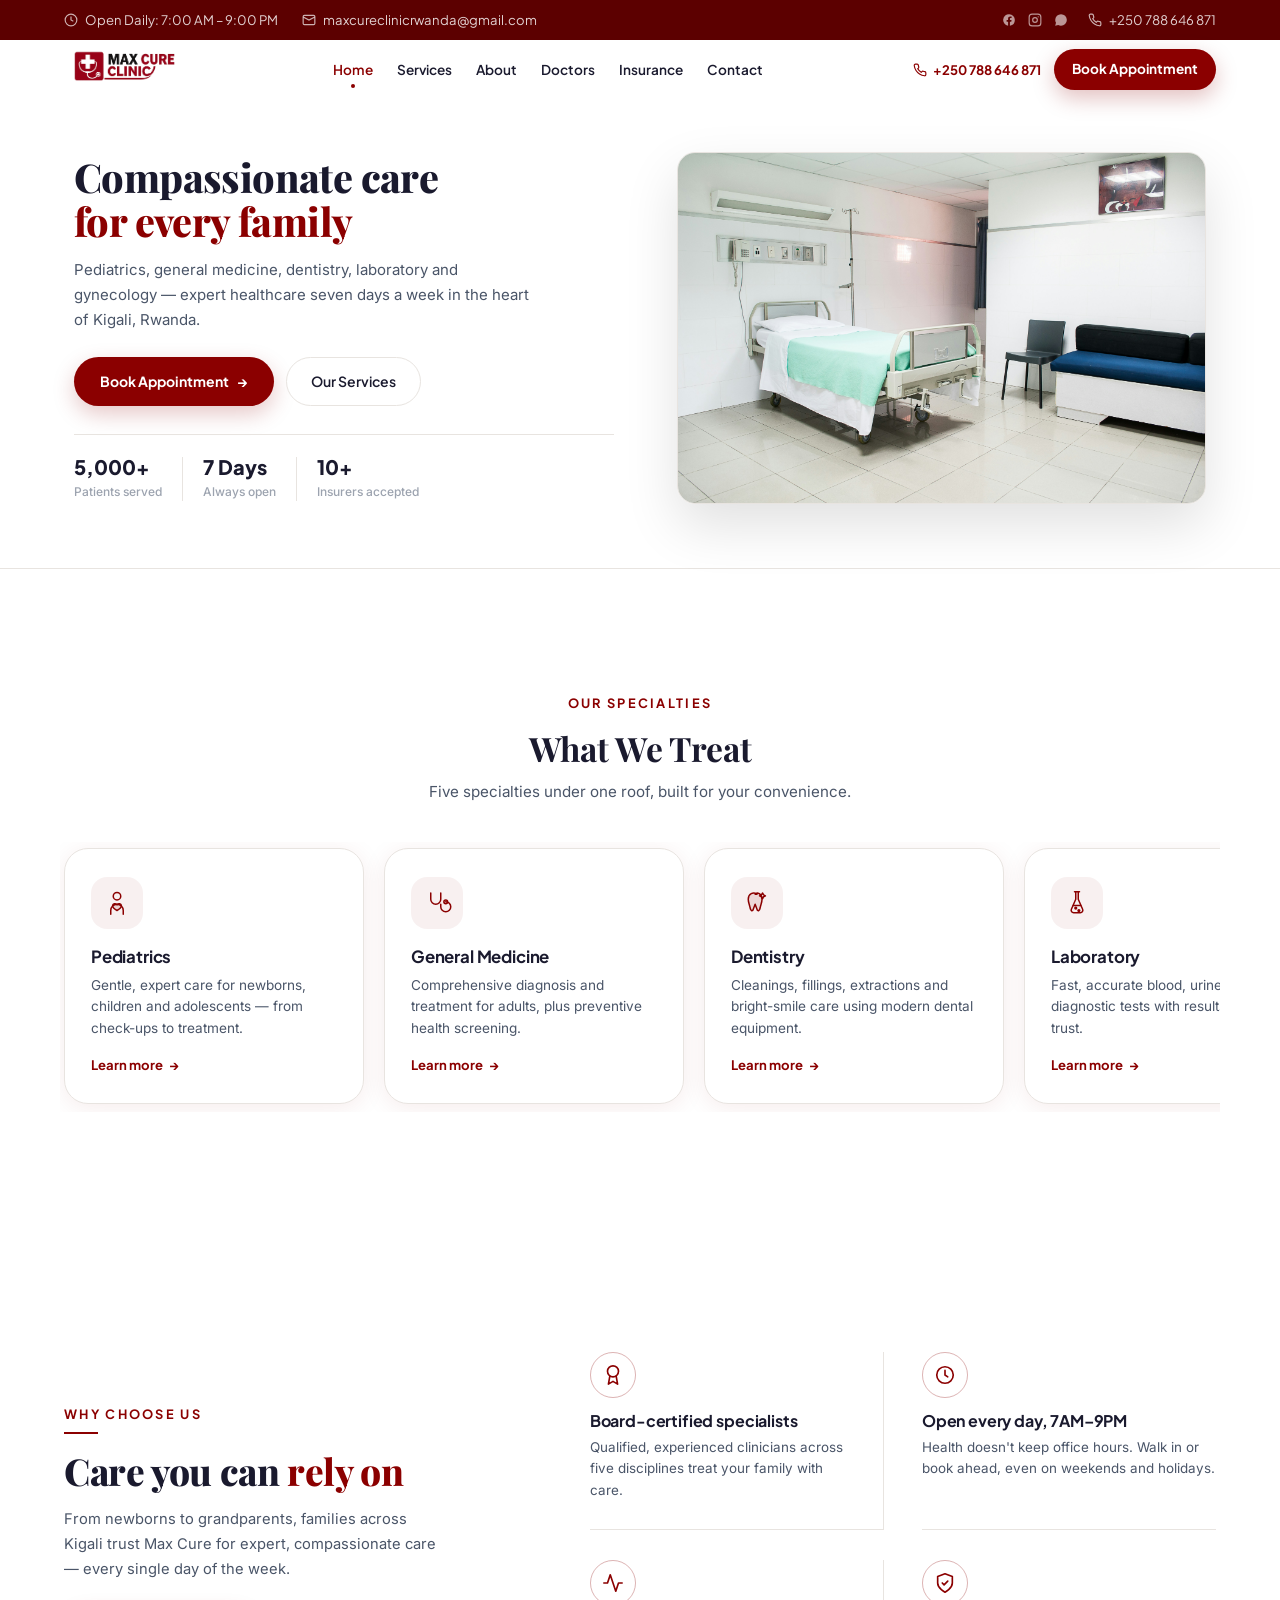
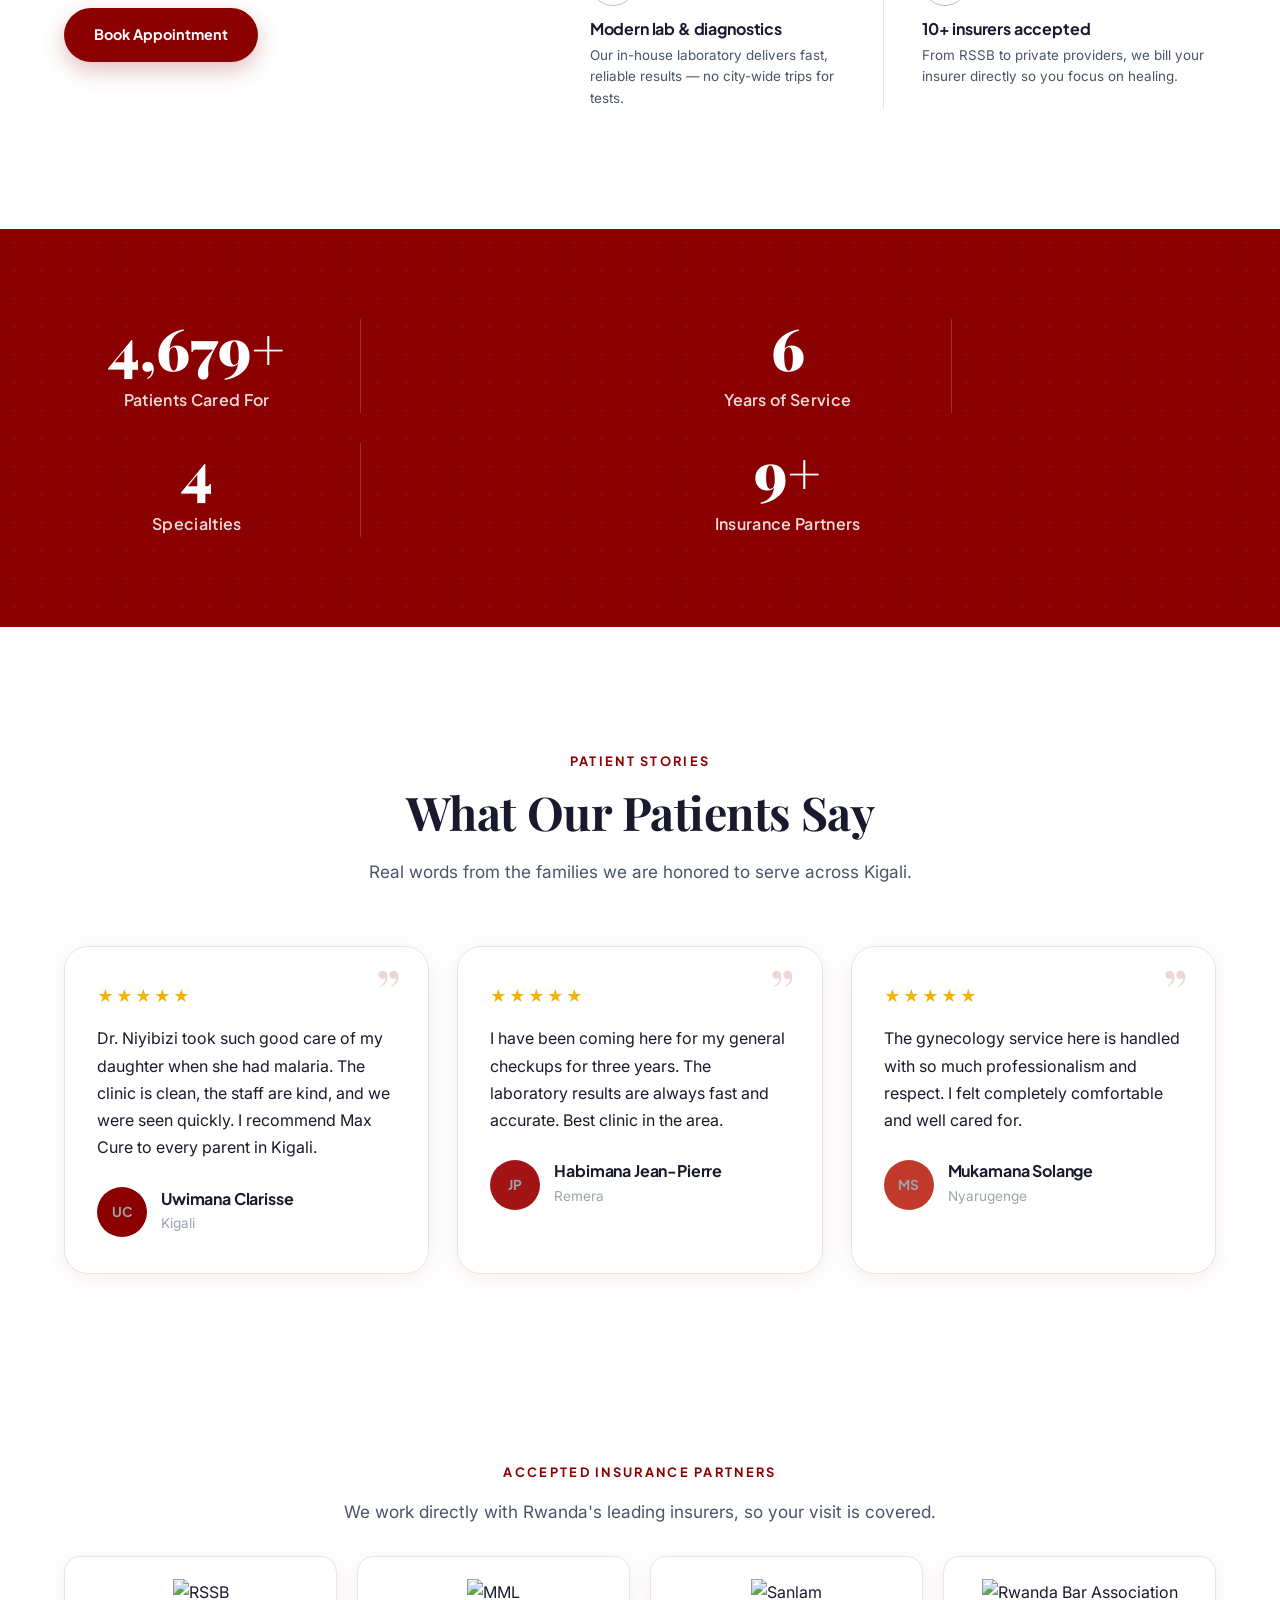
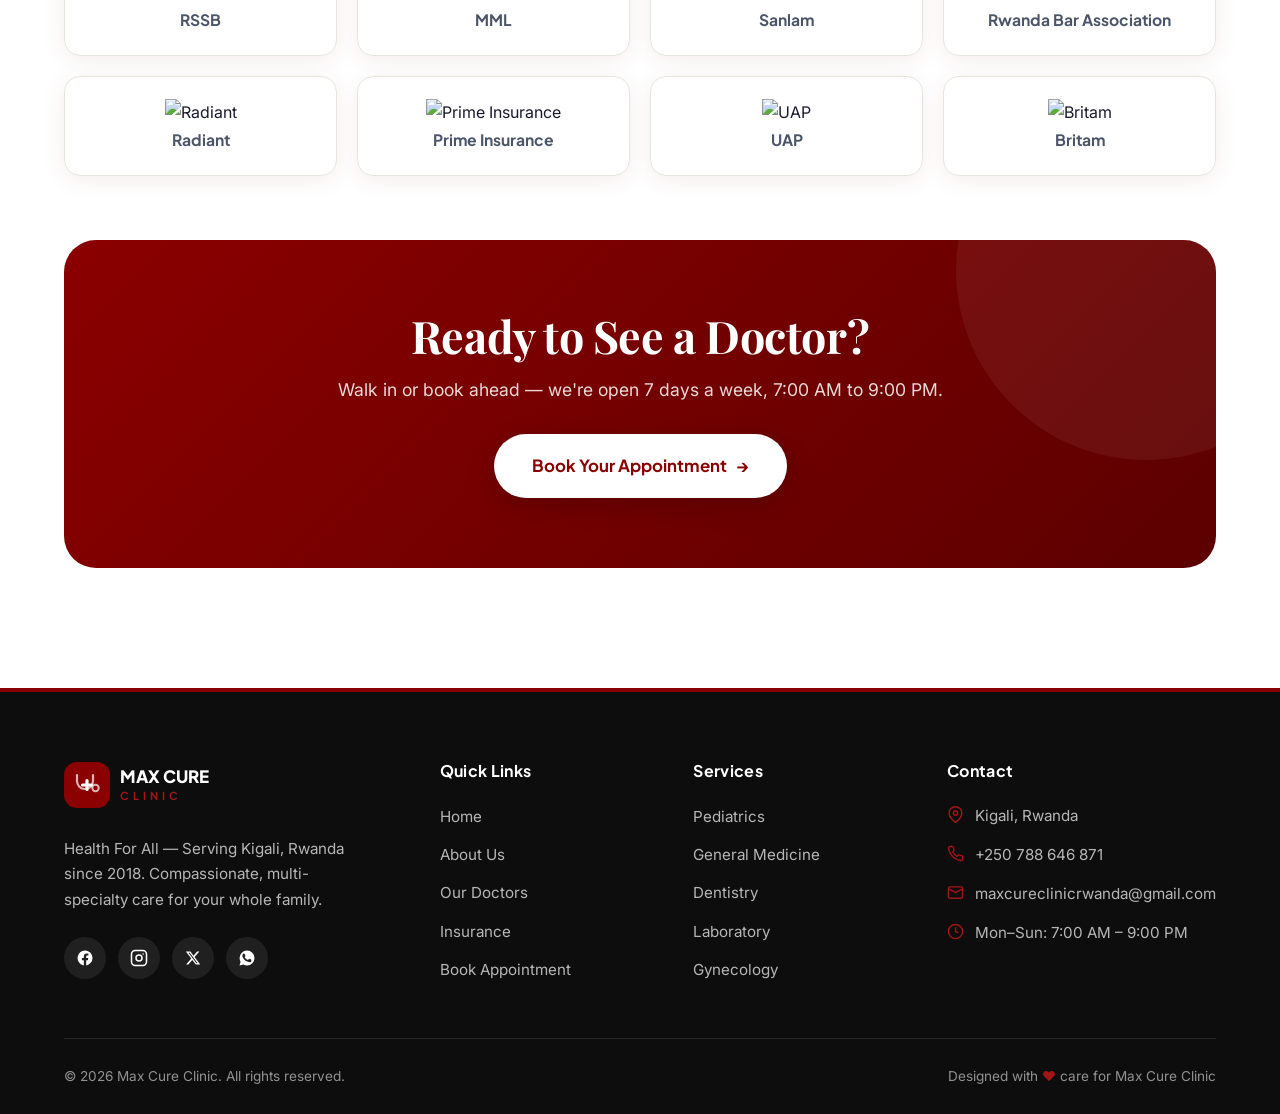
==== index.html @ cb4bc207 "Initial commit via Netlify [skip ci]" ====
<!DOCTYPE html>
<html lang="en">
<head>
  <meta charset="UTF-8">
  <meta name="viewport" content="width=device-width, initial-scale=1.0">
  <title>Max Cure Clinic — Compassionate Family Healthcare in Kigali, Rwanda</title>
  <meta name="description" content="Max Cure Clinic in Kigali offers pediatrics, general medicine, dentistry, laboratory and gynecology services. Open 7 days a week, 7AM–9PM. Trusted by 5,000+ patients.">
  <link rel="icon" href="assets/logo.svg" type="image/svg+xml">
  <link rel="preconnect" href="https://fonts.googleapis.com">
  <link rel="preconnect" href="https://fonts.gstatic.com" crossorigin>
  <link href="https://fonts.googleapis.com/css2?family=Playfair+Display:wght@400;500;600;700;900&family=Plus+Jakarta+Sans:wght@300;400;500;600;700;800&family=Inter:wght@300;400;500&display=swap" rel="stylesheet">
  <link href="https://unpkg.com/aos@2.3.1/dist/aos.css" rel="stylesheet">
  <link rel="stylesheet" href="css/global.css">
  <link rel="stylesheet" href="css/navbar.css">
  <link rel="stylesheet" href="css/footer.css">
  <link rel="stylesheet" href="css/animations.css">
</head>
<body>

  <!-- LOADER -->
  <div class="loader" aria-hidden="true">
    <svg class="loader-cross" viewBox="0 0 100 100"><path d="M50 22 V78 M22 50 H78"/></svg>
    <span class="loader-text">MAX CURE CLINIC</span>
  </div>

  <a href="#main" class="skip-link">Skip to content</a>

  <!-- TOP UTILITY BAR -->
  <div class="topbar">
    <div class="topbar-inner">
      <div class="topbar-left">
        <span><svg width="14" height="14" viewBox="0 0 24 24" fill="none" stroke="currentColor" stroke-width="2"><circle cx="12" cy="12" r="10"/><polyline points="12 6 12 12 16 14"/></svg> Open Daily: 7:00 AM – 9:00 PM</span>
        <span><svg width="14" height="14" viewBox="0 0 24 24" fill="none" stroke="currentColor" stroke-width="2"><rect x="2" y="4" width="20" height="16" rx="2"/><path d="m22 7-10 5L2 7"/></svg> maxcureclinicrwanda@gmail.com</span>
      </div>
      <div class="topbar-right">
        <span class="topbar-social">
          <a href="#" aria-label="Facebook"><svg width="14" height="14" viewBox="0 0 24 24" fill="currentColor"><path d="M22 12a10 10 0 1 0-11.56 9.88v-6.99H7.9V12h2.54V9.8c0-2.5 1.49-3.89 3.78-3.89 1.09 0 2.24.2 2.24.2v2.46h-1.26c-1.24 0-1.63.77-1.63 1.56V12h2.78l-.44 2.89h-2.34v6.99A10 10 0 0 0 22 12z"/></svg></a>
          <a href="#" aria-label="Instagram"><svg width="14" height="14" viewBox="0 0 24 24" fill="none" stroke="currentColor" stroke-width="2"><rect x="2" y="2" width="20" height="20" rx="5"/><circle cx="12" cy="12" r="4"/><circle cx="17.5" cy="6.5" r="1" fill="currentColor" stroke="none"/></svg></a>
          <a href="https://wa.me/250788646871" aria-label="WhatsApp"><svg width="14" height="14" viewBox="0 0 24 24" fill="currentColor"><path d="M12.04 2A9.94 9.94 0 0 0 2.1 11.94c0 1.75.46 3.45 1.32 4.95L2 22l5.25-1.38a9.9 9.9 0 0 0 4.79 1.22h.01A9.94 9.94 0 0 0 22 11.94 9.94 9.94 0 0 0 12.04 2z"/></svg></a>
        </span>
        <a href="tel:+250788646871"><svg width="14" height="14" viewBox="0 0 24 24" fill="none" stroke="currentColor" stroke-width="2" stroke-linecap="round" stroke-linejoin="round"><path d="M22 16.92v3a2 2 0 0 1-2.18 2 19.79 19.79 0 0 1-8.63-3.07 19.5 19.5 0 0 1-6-6 19.79 19.79 0 0 1-3.07-8.67A2 2 0 0 1 4.11 2h3a2 2 0 0 1 2 1.72c.13.96.36 1.9.7 2.81a2 2 0 0 1-.45 2.11L8.09 9.91a16 16 0 0 0 6 6l1.27-1.27a2 2 0 0 1 2.11-.45c.91.34 1.85.57 2.81.7A2 2 0 0 1 22 16.92z"/></svg> +250 788 646 871</a>
      </div>
    </div>
  </div>

  <!-- NAVBAR -->
  <header class="navbar">
    <nav class="nav-inner" aria-label="Primary">
      <a href="index.html" class="nav-logo" aria-label="Max Cure Clinic home">
        <img src="assets/logo.png" alt="Max Cure Clinic" class="nav-logo-img" width="98" height="34">
      </a>

      <ul class="nav-links">
        <li><a href="index.html" class="active">Home</a></li>
        <li><a href="services.html">Services</a></li>
        <li><a href="about.html">About</a></li>
        <li><a href="doctors.html">Doctors</a></li>
        <li><a href="insurance.html">Insurance</a></li>
        <li><a href="contact.html">Contact</a></li>
      </ul>

      <div class="nav-actions">
        <a href="tel:+250788646871" class="nav-phone">
          <svg width="16" height="16" viewBox="0 0 24 24" fill="none" stroke="currentColor" stroke-width="2" stroke-linecap="round" stroke-linejoin="round"><path d="M22 16.92v3a2 2 0 0 1-2.18 2 19.79 19.79 0 0 1-8.63-3.07 19.5 19.5 0 0 1-6-6 19.79 19.79 0 0 1-3.07-8.67A2 2 0 0 1 4.11 2h3a2 2 0 0 1 2 1.72c.13.96.36 1.9.7 2.81a2 2 0 0 1-.45 2.11L8.09 9.91a16 16 0 0 0 6 6l1.27-1.27a2 2 0 0 1 2.11-.45c.91.34 1.85.57 2.81.7A2 2 0 0 1 22 16.92z"/></svg>
          +250 788 646 871
        </a>
        <a href="appointments.html" class="btn btn-primary">Book Appointment</a>
      </div>

      <button class="nav-toggle" aria-label="Open menu" aria-expanded="false" aria-controls="mobileMenu">
        <span></span><span></span><span></span>
      </button>
    </nav>
  </header>

  <!-- MOBILE MENU -->
  <div class="mobile-menu" id="mobileMenu">
    <a href="index.html" class="active">Home</a>
    <a href="services.html">Services</a>
    <a href="about.html">About</a>
    <a href="doctors.html">Doctors</a>
    <a href="insurance.html">Insurance</a>
    <a href="contact.html">Contact</a>
    <a href="appointments.html" class="btn btn-white">Book Appointment</a>
    <a href="tel:+250788646871" class="mobile-phone">+250 788 646 871</a>
  </div>

  <main id="main">

    <!-- HERO -->
    <section class="hero" aria-label="Welcome to Max Cure Clinic">
      <div class="hero-inner">
        <div class="hero-content">
          <h1 class="hero-headline">Compassionate care<span class="line2">for every family</span></h1>
          <p class="hero-sub">Pediatrics, general medicine, dentistry, laboratory and gynecology — expert healthcare seven days a week in the heart of Kigali, Rwanda.</p>
          <div class="hero-buttons">
            <a href="appointments.html" class="hero-btn-primary">Book Appointment <span class="arrow" aria-hidden="true">→</span></a>
            <a href="services.html" class="hero-btn-outline">Our Services</a>
          </div>
          <ul class="hero-stats" aria-label="Max Cure Clinic at a glance">
            <li class="hero-stat"><span class="num">5,000+</span><span class="lbl">Patients served</span></li>
            <li class="hero-stat"><span class="num">7 Days</span><span class="lbl">Always open</span></li>
            <li class="hero-stat"><span class="num">10+</span><span class="lbl">Insurers accepted</span></li>
          </ul>
        </div>
        <div class="hero-media">
          <img src="assets/white-background.jpg" alt="A clean, private patient room at Max Cure Clinic" decoding="async">
        </div>
      </div>
    </section>

    <!-- SERVICES PREVIEW -->
    <section class="section" id="services">
      <div class="container">
        <div class="section-head center" data-aos="fade-up">
          <span class="eyebrow">Our Specialties</span>
          <h2 class="section-title">What We Treat</h2>
          <p class="section-subtitle">Five specialties under one roof, built for your convenience.</p>
        </div>
        <div class="services-carousel" role="list">
          <article class="service-card" data-aos="fade-up" data-aos-delay="0">
            <div class="service-icon">
              <svg viewBox="0 0 48 48" fill="none" stroke="currentColor" stroke-width="2.4" stroke-linecap="round" stroke-linejoin="round"><circle cx="24" cy="13" r="6"/><path d="M14 42v-6a10 10 0 0 1 20 0v6"/><path d="M24 27c2.5-3 7-2 7 1.5S26 35 24 36c-2-1-7-4-7-7.5S21.5 24 24 27z" fill="rgba(139,0,0,.12)"/></svg>
            </div>
            <h3>Pediatrics</h3>
            <p>Gentle, expert care for newborns, children and adolescents — from check-ups to treatment.</p>
            <a href="services.html#pediatrics" class="link-more">Learn more <span class="arrow">→</span></a>
          </article>

          <article class="service-card" data-aos="fade-up" data-aos-delay="80">
            <div class="service-icon">
              <svg viewBox="0 0 48 48" fill="none" stroke="currentColor" stroke-width="2.4" stroke-linecap="round" stroke-linejoin="round"><path d="M14 8v10a8 8 0 0 0 16 0V8"/><path d="M30 26v4a8 8 0 0 0 8 8 8 8 0 0 0 0-16"/><circle cx="38" cy="22" r="3" fill="rgba(139,0,0,.12)"/></svg>
            </div>
            <h3>General Medicine</h3>
            <p>Comprehensive diagnosis and treatment for adults, plus preventive health screening.</p>
            <a href="services.html#general" class="link-more">Learn more <span class="arrow">→</span></a>
          </article>

          <article class="service-card" data-aos="fade-up" data-aos-delay="160">
            <div class="service-icon">
              <svg viewBox="0 0 48 48" fill="none" stroke="currentColor" stroke-width="2.4" stroke-linecap="round" stroke-linejoin="round"><path d="M24 10c-6-4-14-1-14 8 0 6 2 8 3 14 1 5 4 6 5 2l3-8 3 8c1 4 4 3 5-2 1-6 3-8 3-14 0-9-8-12-11-8z" fill="rgba(139,0,0,.10)"/><path d="M33 8l1.5 3 3 1.5-3 1.5L33 17l-1.5-3L28 12.5l3-1.5z"/></svg>
            </div>
            <h3>Dentistry</h3>
            <p>Cleanings, fillings, extractions and bright-smile care using modern dental equipment.</p>
            <a href="services.html#dentistry" class="link-more">Learn more <span class="arrow">→</span></a>
          </article>

          <article class="service-card" data-aos="fade-up" data-aos-delay="240">
            <div class="service-icon">
              <svg viewBox="0 0 48 48" fill="none" stroke="currentColor" stroke-width="2.4" stroke-linecap="round" stroke-linejoin="round"><path d="M20 6h8M22 6v12l-7 16a4 4 0 0 0 3.6 5.6h10.8A4 4 0 0 0 33 34l-7-16V6"/><path d="M18 28h12" /><circle cx="22" cy="32" r="1.4" fill="currentColor"/><circle cx="27" cy="36" r="1.4" fill="currentColor"/></svg>
            </div>
            <h3>Laboratory</h3>
            <p>Fast, accurate blood, urine and diagnostic tests with results you can trust.</p>
            <a href="services.html#laboratory" class="link-more">Learn more <span class="arrow">→</span></a>
          </article>

          <article class="service-card" data-aos="fade-up" data-aos-delay="320">
            <div class="service-icon">
              <svg viewBox="0 0 48 48" fill="none" stroke="currentColor" stroke-width="2.4" stroke-linecap="round" stroke-linejoin="round"><circle cx="24" cy="16" r="8" fill="rgba(139,0,0,.10)"/><path d="M24 24v16M16 34h16"/><path d="M24 8c-2 2-3 5 0 8 3-3 2-6 0-8z"/></svg>
            </div>
            <h3>Gynecology</h3>
            <p>Respectful, confidential women's health care including screening and pregnancy support.</p>
            <a href="services.html#gynecology" class="link-more">Learn more <span class="arrow">→</span></a>
          </article>
        </div>
      </div>
    </section>

    <!-- WHY CHOOSE US -->
    <section class="section why-choose">
      <div class="container">
        <div class="why-grid">
          <div class="why-intro" data-aos="fade-right">
            <span class="eyebrow">Why Choose Us</span>
            <h2 class="why-title">Care you can <span class="accent">rely on</span></h2>
            <p class="why-lead">From newborns to grandparents, families across Kigali trust Max Cure for expert, compassionate care — every single day of the week.</p>
            <a href="appointments.html" class="btn btn-primary">Book Appointment</a>
          </div>

          <div class="why-features" data-aos="fade-left">
            <div class="why-feature">
              <span class="why-ico"><svg viewBox="0 0 24 24" fill="none" stroke="currentColor" stroke-width="1.8" stroke-linecap="round" stroke-linejoin="round"><circle cx="12" cy="8" r="6"/><path d="M15.5 13.5 17 22l-5-3-5 3 1.5-8.5"/></svg></span>
              <h4>Board-certified specialists</h4>
              <p>Qualified, experienced clinicians across five disciplines treat your family with care.</p>
            </div>
            <div class="why-feature">
              <span class="why-ico"><svg viewBox="0 0 24 24" fill="none" stroke="currentColor" stroke-width="1.8" stroke-linecap="round" stroke-linejoin="round"><circle cx="12" cy="12" r="9"/><path d="M12 7v5l3 2"/></svg></span>
              <h4>Open every day, 7AM–9PM</h4>
              <p>Health doesn't keep office hours. Walk in or book ahead, even on weekends and holidays.</p>
            </div>
            <div class="why-feature">
              <span class="why-ico"><svg viewBox="0 0 24 24" fill="none" stroke="currentColor" stroke-width="1.8" stroke-linecap="round" stroke-linejoin="round"><path d="M22 12h-4l-3 9L9 3l-3 9H2"/></svg></span>
              <h4>Modern lab &amp; diagnostics</h4>
              <p>Our in-house laboratory delivers fast, reliable results — no city-wide trips for tests.</p>
            </div>
            <div class="why-feature">
              <span class="why-ico"><svg viewBox="0 0 24 24" fill="none" stroke="currentColor" stroke-width="1.8" stroke-linecap="round" stroke-linejoin="round"><path d="M12 22s8-4 8-10V5l-8-3-8 3v7c0 6 8 10 8 10z"/><path d="m9 12 2 2 4-4"/></svg></span>
              <h4>10+ insurers accepted</h4>
              <p>From RSSB to private providers, we bill your insurer directly so you focus on healing.</p>
            </div>
          </div>
        </div>
      </div>
    </section>

    <!-- STATS -->
    <section class="stats-section">
      <div id="stats-particles" class="particles-bg"></div>
      <div class="container">
        <div class="stats-grid">
          <div data-aos="fade-up"><div class="stat-num"><span data-count="5000" data-suffix="+">0</span></div><div class="stat-label">Patients Cared For</div></div>
          <div class="stat-divider"></div>
          <div data-aos="fade-up" data-aos-delay="100"><div class="stat-num"><span data-count="7" data-suffix="">0</span></div><div class="stat-label">Years of Service</div></div>
          <div class="stat-divider"></div>
          <div data-aos="fade-up" data-aos-delay="200"><div class="stat-num"><span data-count="5">0</span></div><div class="stat-label">Specialties</div></div>
          <div class="stat-divider"></div>
          <div data-aos="fade-up" data-aos-delay="300"><div class="stat-num"><span data-count="10" data-suffix="+">0</span></div><div class="stat-label">Insurance Partners</div></div>
        </div>
      </div>
    </section>

    <!-- TESTIMONIALS -->
    <section class="section">
      <div class="container">
        <div class="section-head center" data-aos="fade-up">
          <span class="eyebrow">Patient Stories</span>
          <h2 class="section-title">What Our Patients Say</h2>
          <p class="section-subtitle">Real words from the families we are honored to serve across Kigali.</p>
        </div>
        <div class="testi-grid">
          <article class="testi-card" data-aos="fade-up">
            <span class="testi-quote">&rdquo;</span>
            <div class="testi-stars">★★★★★</div>
            <p class="testi-text">Dr. Niyibizi took such good care of my daughter when she had malaria. The clinic is clean, the staff are kind, and we were seen quickly. I recommend Max Cure to every parent in Kigali.</p>
            <div class="testi-person">
              <span class="testi-avatar" style="background:#8B0000">UC</span>
              <div><h4>Uwimana Clarisse</h4><span>Kigali</span></div>
            </div>
          </article>
          <article class="testi-card" data-aos="fade-up" data-aos-delay="120">
            <span class="testi-quote">&rdquo;</span>
            <div class="testi-stars">★★★★★</div>
            <p class="testi-text">I have been coming here for my general checkups for three years. The laboratory results are always fast and accurate. Best clinic in the area.</p>
            <div class="testi-person">
              <span class="testi-avatar" style="background:#A31515">JP</span>
              <div><h4>Habimana Jean-Pierre</h4><span>Remera</span></div>
            </div>
          </article>
          <article class="testi-card" data-aos="fade-up" data-aos-delay="240">
            <span class="testi-quote">&rdquo;</span>
            <div class="testi-stars">★★★★★</div>
            <p class="testi-text">The gynecology service here is handled with so much professionalism and respect. I felt completely comfortable and well cared for.</p>
            <div class="testi-person">
              <span class="testi-avatar" style="background:#C0392B">MS</span>
              <div><h4>Mukamana Solange</h4><span>Nyarugenge</span></div>
            </div>
          </article>
        </div>
      </div>
    </section>

    <!-- ACCEPTED INSURANCE PARTNERS -->
    <section class="section" style="padding-top:64px;padding-bottom:64px">
      <div class="container">
        <div class="section-head center" data-aos="fade-up" style="margin-bottom:30px">
          <span class="eyebrow">Accepted Insurance Partners</span>
          <p class="section-subtitle" style="margin-left:auto;margin-right:auto">We work directly with Rwanda's leading insurers, so your visit is covered.</p>
        </div>
        <div class="insurer-grid" data-aos="fade-up">
          <figure class="insurer-card"><img src="assets/insurers/rssb.png" alt="RSSB" loading="lazy" onerror="this.hidden=true;this.nextElementSibling.hidden=false"><figcaption hidden>RSSB</figcaption></figure>
          <figure class="insurer-card"><img src="assets/insurers/mml.png" alt="MML" loading="lazy" onerror="this.hidden=true;this.nextElementSibling.hidden=false"><figcaption hidden>MML</figcaption></figure>
          <figure class="insurer-card"><img src="assets/insurers/sanlam.png" alt="Sanlam" loading="lazy" onerror="this.hidden=true;this.nextElementSibling.hidden=false"><figcaption hidden>Sanlam</figcaption></figure>
          <figure class="insurer-card"><img src="assets/insurers/rwanda-bar.png" alt="Rwanda Bar Association" loading="lazy" onerror="this.hidden=true;this.nextElementSibling.hidden=false"><figcaption hidden>Rwanda Bar Association</figcaption></figure>
          <figure class="insurer-card"><img src="assets/insurers/radiant.png" alt="Radiant" loading="lazy" onerror="this.hidden=true;this.nextElementSibling.hidden=false"><figcaption hidden>Radiant</figcaption></figure>
          <figure class="insurer-card"><img src="assets/insurers/prime.png" alt="Prime Insurance" loading="lazy" onerror="this.hidden=true;this.nextElementSibling.hidden=false"><figcaption hidden>Prime Insurance</figcaption></figure>
          <figure class="insurer-card"><img src="assets/insurers/uap.png" alt="UAP" loading="lazy" onerror="this.hidden=true;this.nextElementSibling.hidden=false"><figcaption hidden>UAP</figcaption></figure>
          <figure class="insurer-card"><img src="assets/insurers/britam.png" alt="Britam" loading="lazy" onerror="this.hidden=true;this.nextElementSibling.hidden=false"><figcaption hidden>Britam</figcaption></figure>
        </div>
      </div>
    </section>

    <!-- CTA BANNER -->
    <section class="section" style="padding-top:0">
      <div class="container">
        <div class="cta-banner" data-aos="zoom-in">
          <h2>Ready to See a Doctor?</h2>
          <p>Walk in or book ahead — we're open 7 days a week, 7:00 AM to 9:00 PM.</p>
          <a href="appointments.html" class="btn btn-white btn-lg">Book Your Appointment <span class="arrow">→</span></a>
        </div>
      </div>
    </section>

  </main>

  <!-- FOOTER -->
  <footer class="footer">
    <div class="container">
      <div class="footer-grid">
        <div>
          <div class="footer-logo">
            <svg width="200" height="46" viewBox="0 0 200 46" fill="none" xmlns="http://www.w3.org/2000/svg">
              <rect width="46" height="46" rx="13" fill="#8B0000"/>
              <path d="M13 13v6a8 8 0 0 0 16 0v-6" stroke="#fff" stroke-width="2.2" stroke-linecap="round" fill="none" opacity=".7"/>
              <circle cx="31.5" cy="26" r="3.2" stroke="#fff" stroke-width="2" fill="none" opacity=".7"/>
              <path d="M23 18.5v9M18.5 23h9" stroke="#fff" stroke-width="3.2" stroke-linecap="round"/>
              <text x="56" y="21" font-family="'Plus Jakarta Sans',sans-serif" font-size="17" font-weight="800" fill="#fff">MAX CURE</text>
              <text x="56" y="38" font-family="'Plus Jakarta Sans',sans-serif" font-size="11" font-weight="700" letter-spacing="4" fill="#A31515">CLINIC</text>
            </svg>
          </div>
          <p class="footer-tagline">Health For All — Serving Kigali, Rwanda since 2018. Compassionate, multi-specialty care for your whole family.</p>
          <div class="footer-social">
            <a href="#" aria-label="Facebook"><svg width="18" height="18" viewBox="0 0 24 24" fill="currentColor"><path d="M22 12a10 10 0 1 0-11.56 9.88v-6.99H7.9V12h2.54V9.8c0-2.5 1.49-3.89 3.78-3.89 1.09 0 2.24.2 2.24.2v2.46h-1.26c-1.24 0-1.63.77-1.63 1.56V12h2.78l-.44 2.89h-2.34v6.99A10 10 0 0 0 22 12z"/></svg></a>
            <a href="#" aria-label="Instagram"><svg width="18" height="18" viewBox="0 0 24 24" fill="none" stroke="currentColor" stroke-width="2"><rect x="2" y="2" width="20" height="20" rx="5"/><circle cx="12" cy="12" r="4"/><circle cx="17.5" cy="6.5" r="1" fill="currentColor" stroke="none"/></svg></a>
            <a href="#" aria-label="Twitter X"><svg width="16" height="16" viewBox="0 0 24 24" fill="currentColor"><path d="M18.244 2.25h3.308l-7.227 8.26 8.502 11.24H16.17l-5.214-6.817L4.99 21.75H1.68l7.73-8.835L1.254 2.25H8.08l4.713 6.231zm-1.161 17.52h1.833L7.084 4.126H5.117z"/></svg></a>
            <a href="https://wa.me/250788646871" aria-label="WhatsApp"><svg width="18" height="18" viewBox="0 0 24 24" fill="currentColor"><path d="M12.04 2A9.94 9.94 0 0 0 2.1 11.94c0 1.75.46 3.45 1.32 4.95L2 22l5.25-1.38a9.9 9.9 0 0 0 4.79 1.22h.01A9.94 9.94 0 0 0 22 11.94 9.94 9.94 0 0 0 12.04 2zm5.8 14.2c-.24.68-1.4 1.3-1.94 1.34-.5.05-1.13.21-3.66-.77-3.08-1.2-5.04-4.34-5.19-4.54-.15-.2-1.24-1.65-1.24-3.15s.79-2.24 1.07-2.54c.28-.3.61-.38.81-.38l.58.01c.19.01.44-.07.69.53.24.6.83 2.07.9 2.22.07.15.12.32.02.52-.1.2-.15.32-.3.5-.15.17-.31.39-.45.52-.15.15-.3.31-.13.6.17.3.76 1.25 1.63 2.02 1.12.99 2.06 1.3 2.36 1.45.3.15.47.13.64-.08.17-.2.74-.86.94-1.16.2-.3.39-.25.66-.15.27.1 1.71.81 2 .96.3.15.5.22.57.34.07.13.07.72-.17 1.4z"/></svg></a>
          </div>
        </div>

        <div>
          <h4>Quick Links</h4>
          <ul class="footer-links">
            <li><a href="index.html">Home</a></li>
            <li><a href="about.html">About Us</a></li>
            <li><a href="doctors.html">Our Doctors</a></li>
            <li><a href="insurance.html">Insurance</a></li>
            <li><a href="appointments.html">Book Appointment</a></li>
          </ul>
        </div>

        <div>
          <h4>Services</h4>
          <ul class="footer-links">
            <li><a href="services.html#pediatrics">Pediatrics</a></li>
            <li><a href="services.html#general">General Medicine</a></li>
            <li><a href="services.html#dentistry">Dentistry</a></li>
            <li><a href="services.html#laboratory">Laboratory</a></li>
            <li><a href="services.html#gynecology">Gynecology</a></li>
          </ul>
        </div>

        <div>
          <h4>Contact</h4>
          <ul class="footer-contact">
            <li><svg width="17" height="17" viewBox="0 0 24 24" fill="none" stroke="currentColor" stroke-width="2"><path d="M21 10c0 7-9 13-9 13s-9-6-9-13a9 9 0 0 1 18 0z"/><circle cx="12" cy="10" r="3"/></svg><span>Kigali, Rwanda</span></li>
            <li><svg width="17" height="17" viewBox="0 0 24 24" fill="none" stroke="currentColor" stroke-width="2"><path d="M22 16.92v3a2 2 0 0 1-2.18 2 19.79 19.79 0 0 1-8.63-3.07 19.5 19.5 0 0 1-6-6 19.79 19.79 0 0 1-3.07-8.67A2 2 0 0 1 4.11 2h3a2 2 0 0 1 2 1.72c.13.96.36 1.9.7 2.81a2 2 0 0 1-.45 2.11L8.09 9.91a16 16 0 0 0 6 6l1.27-1.27a2 2 0 0 1 2.11-.45c.91.34 1.85.57 2.81.7A2 2 0 0 1 22 16.92z"/></svg><a href="tel:+250788646871">+250 788 646 871</a></li>
            <li><svg width="17" height="17" viewBox="0 0 24 24" fill="none" stroke="currentColor" stroke-width="2"><rect x="2" y="4" width="20" height="16" rx="2"/><path d="m22 7-10 5L2 7"/></svg><a href="mailto:maxcureclinicrwanda@gmail.com">maxcureclinicrwanda@gmail.com</a></li>
            <li><svg width="17" height="17" viewBox="0 0 24 24" fill="none" stroke="currentColor" stroke-width="2"><circle cx="12" cy="12" r="10"/><polyline points="12 6 12 12 16 14"/></svg><span>Mon–Sun: 7:00 AM – 9:00 PM</span></li>
          </ul>
        </div>
      </div>

      <div class="footer-bottom">
        <span>© <span id="year">2026</span> Max Cure Clinic. All rights reserved.</span>
        <span>Designed with <span class="heart">♥</span> care for Max Cure Clinic</span>
      </div>
    </div>
  </footer>

  <!-- 3D & Particles -->
  <script src="https://cdnjs.cloudflare.com/ajax/libs/three.js/r128/three.min.js"></script>
  <script src="https://cdn.jsdelivr.net/npm/vanta@latest/dist/vanta.cells.min.js"></script>
  <script src="https://cdn.jsdelivr.net/npm/vanta@latest/dist/vanta.waves.min.js"></script>
  <script src="https://cdn.jsdelivr.net/npm/tsparticles@2.12.0/tsparticles.bundle.min.js"></script>
  <script src="https://cdnjs.cloudflare.com/ajax/libs/bodymovin/5.12.2/lottie.min.js"></script>
  <!-- GSAP -->
  <script src="https://cdnjs.cloudflare.com/ajax/libs/gsap/3.12.5/gsap.min.js"></script>
  <script src="https://cdnjs.cloudflare.com/ajax/libs/gsap/3.12.5/ScrollTrigger.min.js"></script>
  <!-- Scroll animations -->
  <script src="https://unpkg.com/aos@2.3.1/dist/aos.js"></script>
  <!-- App JS -->
  <script src="js/animations.js"></script>
  <script src="js/main.js"></script>
</body>
</html>
---- css/global.css ----
/* ============================================================
   MAX CURE CLINIC — GLOBAL DESIGN SYSTEM
   Reset · Tokens · Typography · Buttons · Layout · Components
   ============================================================ */

:root {
  /* Brand */
  --primary: #8B0000;
  --primary-light: #A31515;
  --primary-dark: #5C0000;
  --accent: #C0392B;

  /* Neutrals */
  --white: #FFFFFF;
  --off-white: #F9F7F5;
  --cream: #FDF8F5;
  --light-gray: #F0EFED;
  --border: #E8E4E0;
  --dark: #0D0D0D;
  --text: #1A1A2E;
  --text-mid: #4A5568;
  --text-light: #9CA3AF;
  --success: #10B981;
  --whatsapp: #25D366;

  /* Radii */
  --radius-sm: 8px;
  --radius-md: 16px;
  --radius-lg: 24px;
  --radius-xl: 32px;
  --radius-pill: 100px;

  /* Shadows */
  --shadow-card: 0 4px 24px rgba(139, 0, 0, 0.08);
  --shadow-hover: 0 16px 48px rgba(139, 0, 0, 0.16);
  --shadow-hero: 0 32px 80px rgba(0, 0, 0, 0.18);

  /* Motion + layout */
  --transition: all 0.3s cubic-bezier(0.4, 0, 0.2, 1);
  --section-pad: 120px 0;
  --container: 1200px;

  /* Fonts */
  --font-display: 'Playfair Display', Georgia, serif;
  --font-head: 'Plus Jakarta Sans', system-ui, sans-serif;
  --font-body: 'Inter', system-ui, sans-serif;
}

/* ---------- Reset ---------- */
*, *::before, *::after { box-sizing: border-box; margin: 0; padding: 0; }

/* Native smooth-scroll intentionally disabled — anchor jumps are instant for snappier feel on phones. */
html { -webkit-text-size-adjust: 100%; }

body {
  font-family: var(--font-body);
  font-size: 16px;
  line-height: 1.65;
  color: var(--text);
  background: var(--white);
  -webkit-font-smoothing: antialiased;
  -moz-osx-font-smoothing: grayscale;
  overflow-x: hidden;
}

img { max-width: 100%; height: auto; display: block; }
a { color: inherit; text-decoration: none; }
ul { list-style: none; }
button { font-family: inherit; cursor: pointer; border: none; background: none; }
input, select, textarea { font-family: inherit; font-size: 1rem; }

/* ---------- Typography ---------- */
h1, h2, h3, h4 { font-family: var(--font-display); font-weight: 700; line-height: 1.15; color: var(--text); letter-spacing: -0.01em; }

.eyebrow {
  font-family: var(--font-head);
  font-weight: 700;
  font-size: 0.8rem;
  letter-spacing: 0.18em;
  text-transform: uppercase;
  color: var(--primary);
  display: inline-block;
  margin-bottom: 14px;
}

.section-title { font-size: clamp(2rem, 4vw, 2.9rem); margin-bottom: 18px; }
.section-subtitle { font-family: var(--font-body); font-size: 1.075rem; color: var(--text-mid); max-width: 620px; }

.section-head { margin-bottom: 60px; }
.section-head.center { text-align: center; margin-left: auto; margin-right: auto; }
.section-head.center .section-subtitle { margin-left: auto; margin-right: auto; }

/* ---------- Layout ---------- */
.container { width: 100%; max-width: var(--container); margin: 0 auto; padding: 0 24px; }
.section { padding: var(--section-pad); }
.bg-cream { background: var(--cream); }
.bg-off { background: var(--off-white); }
.bg-light { background: var(--light-gray); }

/* ---------- Buttons ---------- */
.btn {
  display: inline-flex;
  align-items: center;
  justify-content: center;
  gap: 9px;
  font-family: var(--font-head);
  font-weight: 700;
  font-size: 0.98rem;
  padding: 15px 30px;
  border-radius: var(--radius-pill);
  transition: transform 0.2s ease, box-shadow 0.2s ease, background 0.3s ease, color 0.3s ease;
  min-height: 48px;
  white-space: nowrap;
}
.btn:hover { transform: translateY(-2px) scale(1.02); }
.btn:active { transform: translateY(0) scale(0.98); }
.btn:focus-visible { outline: 3px solid rgba(139, 0, 0, 0.4); outline-offset: 3px; }

.btn-primary { background: var(--primary); color: var(--white); box-shadow: 0 8px 22px rgba(139, 0, 0, 0.25); }
.btn-primary:hover { background: var(--primary-dark); box-shadow: var(--shadow-hover); }

.btn-ghost { background: transparent; color: var(--primary); border: 2px solid var(--border); }
.btn-ghost:hover { border-color: var(--primary); background: rgba(139, 0, 0, 0.04); }

.btn-white { background: var(--white); color: var(--primary); box-shadow: 0 8px 28px rgba(0, 0, 0, 0.18); }
.btn-white:hover { background: var(--cream); }

.btn-whatsapp { background: var(--whatsapp); color: var(--white); }
.btn-whatsapp:hover { background: #1da851; }

.btn-block { width: 100%; }
.btn-lg { padding: 18px 38px; font-size: 1.05rem; }

.arrow { transition: transform 0.25s ease; }
.btn:hover .arrow, .link-more:hover .arrow { transform: translateX(4px); }

/* ---------- Inline link ---------- */
.link-more {
  display: inline-flex;
  align-items: center;
  gap: 6px;
  font-family: var(--font-head);
  font-weight: 700;
  font-size: 0.92rem;
  color: var(--primary);
}

/* ---------- Pills / badges ---------- */
.pill {
  display: inline-flex;
  align-items: center;
  gap: 8px;
  font-family: var(--font-head);
  font-weight: 600;
  font-size: 0.85rem;
  padding: 8px 16px;
  border-radius: var(--radius-pill);
  background: var(--white);
  border: 1px solid var(--border);
  color: var(--text-mid);
}
.pill-accent { background: rgba(139, 0, 0, 0.07); border-color: rgba(139, 0, 0, 0.15); color: var(--primary); }

/* ---------- Page hero (interior pages) ---------- */
.page-hero {
  position: relative;
  background: linear-gradient(135deg, var(--primary-dark), var(--primary) 55%, var(--primary-light));
  color: var(--white);
  padding: 150px 0 90px;
  text-align: center;
  overflow: hidden;
}
.page-hero::after {
  content: "";
  position: absolute;
  inset: 0;
  background-image: radial-gradient(rgba(255, 255, 255, 0.08) 1.5px, transparent 1.5px);
  background-size: 26px 26px;
  opacity: 0.5;
  pointer-events: none;
}
.page-hero .container { position: relative; z-index: 2; }
.page-hero h1 { color: var(--white); font-size: clamp(2.4rem, 5vw, 3.6rem); margin-bottom: 16px; }
.page-hero p { color: rgba(255, 255, 255, 0.85); font-size: 1.15rem; max-width: 640px; margin: 0 auto; }
.page-hero.has-3d { background: var(--primary-dark); }
.page-hero .vanta-bg { position: absolute; inset: 0; z-index: 0; }

/* Breadcrumb */
.breadcrumb { display: flex; gap: 8px; justify-content: center; align-items: center; margin-bottom: 22px; font-family: var(--font-head); font-size: 0.85rem; color: rgba(255, 255, 255, 0.75); }
.breadcrumb a:hover { color: var(--white); }
.breadcrumb span { opacity: 0.6; }

/* ---------- Generic cards ---------- */
.card {
  background: var(--white);
  border: 1px solid var(--border);
  border-radius: var(--radius-lg);
  padding: 34px;
  box-shadow: var(--shadow-card);
  transition: var(--transition);
}

/* ---------- Checkmark list ---------- */
.check-list { display: flex; flex-direction: column; gap: 22px; }
.check-item { display: flex; gap: 16px; align-items: flex-start; }
.check-icon {
  flex-shrink: 0;
  width: 32px; height: 32px;
  border-radius: 50%;
  background: rgba(16, 185, 129, 0.12);
  color: var(--success);
  display: grid; place-items: center;
  margin-top: 2px;
}
.check-item h4 { font-family: var(--font-head); font-size: 1.1rem; margin-bottom: 4px; }
.check-item p { color: var(--text-mid); font-size: 0.96rem; }

/* ---------- Split layout helper ---------- */
.split { display: grid; grid-template-columns: 1fr 1fr; gap: 70px; align-items: center; }
.split.reverse .split-media { order: 2; }
.split-media { position: relative; }
.split-media img { border-radius: var(--radius-xl); box-shadow: var(--shadow-hover); width: 100%; object-fit: cover; }

/* ---------- CTA banner ---------- */
.cta-banner {
  background: linear-gradient(135deg, var(--primary), var(--primary-dark));
  color: var(--white);
  text-align: center;
  border-radius: var(--radius-xl);
  padding: 70px 40px;
  position: relative;
  overflow: hidden;
}
.cta-banner::before {
  content: "";
  position: absolute;
  width: 380px; height: 380px;
  background: rgba(255, 255, 255, 0.06);
  border-radius: 50%;
  top: -160px; right: -120px;
}
.cta-banner h2 { color: var(--white); font-size: clamp(2rem, 4vw, 2.8rem); margin-bottom: 14px; position: relative; }
.cta-banner p { color: rgba(255, 255, 255, 0.85); font-size: 1.1rem; margin-bottom: 30px; position: relative; }

/* ---------- Skip link & accessibility ---------- */
.skip-link {
  position: absolute;
  left: -999px;
  top: 0;
  background: var(--primary);
  color: #fff;
  padding: 12px 20px;
  z-index: 2000;
  border-radius: 0 0 var(--radius-sm) 0;
}
.skip-link:focus { left: 0; }

:focus-visible { outline: 3px solid rgba(139, 0, 0, 0.45); outline-offset: 2px; border-radius: 4px; }

/* ---------- Loading screen ---------- */
.loader {
  position: fixed;
  inset: 0;
  background: var(--primary-dark);
  display: grid;
  place-items: center;
  z-index: 9999;
}
.loader-cross { width: 90px; height: 90px; }
.loader-cross path { stroke: #fff; stroke-width: 6; stroke-linecap: round; fill: none; stroke-dasharray: 120; stroke-dashoffset: 120; animation: draw-cross 1s ease forwards; }
.loader-text { position: absolute; bottom: 38%; font-family: var(--font-head); font-weight: 700; letter-spacing: 0.3em; color: rgba(255,255,255,0.75); font-size: 0.8rem; }

/* ---------- Helpers ---------- */
.text-center { text-align: center; }
.mt-sm { margin-top: 16px; }
.mt-md { margin-top: 32px; }
.deco-circle {
  position: absolute;
  border-radius: 50%;
  background: radial-gradient(circle at 30% 30%, rgba(139, 0, 0, 0.10), rgba(139, 0, 0, 0.02));
  pointer-events: none;
  z-index: 0;
}

/* ============================================================
   COMPONENTS — HOME HERO   (light split: text left, photo right)
   ============================================================ */
.hero {
  position: relative;
  background: var(--white);
  border-bottom: 1px solid var(--border);
}
.hero-inner {
  max-width: 1180px;
  margin: 0 auto;
  padding: 52px 24px 64px;
  display: grid;
  grid-template-columns: 1.02fr 0.98fr;
  gap: 52px;
  align-items: center;
}
.hero-content { max-width: 540px; }

/* small "open now" tag */
.hero-badge {
  display: inline-flex;
  align-items: center;
  gap: 8px;
  background: rgba(139, 0, 0, 0.06);
  border: 1px solid rgba(139, 0, 0, 0.14);
  color: var(--primary);
  padding: 6px 14px;
  border-radius: 100px;
  font-family: var(--font-head);
  font-size: 12.5px;
  font-weight: 600;
  margin-bottom: 18px;
}
.hero-headline {
  font-family: var(--font-display);
  font-weight: 800;
  font-size: clamp(27px, 3.1vw, 42px);
  line-height: 1.13;
  letter-spacing: -0.015em;
  color: var(--text);            /* black on white */
  margin: 0 0 14px;
}
.hero-headline .line2 { display: block; color: var(--primary); }
.hero-sub {
  font-family: var(--font-body);
  font-size: 15px;
  line-height: 1.65;
  color: var(--text-mid);
  max-width: 470px;
}
.hero-buttons { display: flex; gap: 12px; margin-top: 24px; flex-wrap: wrap; }
.hero-btn-primary, .hero-btn-outline { min-height: 44px; }
.hero-btn-primary {
  display: inline-flex; align-items: center; gap: 8px;
  background: var(--primary); color: #fff;
  padding: 12px 26px; border-radius: 100px;
  font-family: var(--font-head); font-size: 14px; font-weight: 700;
  box-shadow: 0 8px 22px rgba(139, 0, 0, 0.22);
  transition: transform 0.25s ease, background 0.3s ease, box-shadow 0.3s ease;
}
.hero-btn-primary:hover { background: var(--primary-dark); transform: translateY(-2px); box-shadow: 0 14px 30px rgba(139, 0, 0, 0.28); }
.hero-btn-primary .arrow { transition: transform 0.25s ease; }
.hero-btn-primary:hover .arrow { transform: translateX(4px); }
.hero-btn-outline {
  display: inline-flex; align-items: center;
  background: #fff; color: var(--text);
  border: 1.5px solid var(--border);
  padding: 12px 24px; border-radius: 100px;
  font-family: var(--font-head); font-size: 14px; font-weight: 600;
  transition: border-color 0.3s ease, color 0.3s ease, background 0.3s ease;
}
.hero-btn-outline:hover { border-color: var(--primary); color: var(--primary); background: rgba(139, 0, 0, 0.04); }
.hero-btn-primary:focus-visible,
.hero-btn-outline:focus-visible { outline: 3px solid rgba(139, 0, 0, 0.4); outline-offset: 3px; }

.hero-stats {
  display: flex;
  list-style: none;
  margin: 28px 0 0;
  padding: 22px 0 0;
  border-top: 1px solid var(--border);
}
.hero-stat { padding: 0 20px; }
.hero-stat:first-child { padding-left: 0; }
.hero-stat:not(:first-child) { border-left: 1px solid var(--border); }
.hero-stat .num { display: block; font-family: var(--font-head); font-size: 20px; font-weight: 800; color: var(--text); line-height: 1; white-space: nowrap; }
.hero-stat .lbl { display: block; font-size: 12px; color: var(--text-light); font-weight: 500; margin-top: 5px; }

/* photo on the right */
.hero-media { position: relative; }
.hero-media img {
  width: 100%;
  aspect-ratio: 3 / 2;
  object-fit: cover;
  border-radius: 18px;
  box-shadow: 0 22px 54px rgba(0, 0, 0, 0.12);
  border: 1px solid var(--border);
}

.pulse-dot { width: 8px; height: 8px; border-radius: 50%; background: var(--success); position: relative; flex-shrink: 0; }
.pulse-dot::after { content: ""; position: absolute; inset: 0; border-radius: 50%; background: var(--success); animation: pulse-ring 1.8s ease-out infinite; }

@media (prefers-reduced-motion: reduce) {
  .pulse-dot::after { animation: none; }
}

/* ============================================================
   SERVICES PREVIEW — horizontal carousel
   ============================================================ */
#services .section-head { margin-bottom: 38px; }
#services .section-title { font-size: clamp(1.5rem, 3vw, 2.1rem); margin-bottom: 12px; }
#services .section-subtitle { font-size: 0.95rem; }

.services-carousel {
  display: flex;
  gap: 20px;
  overflow-x: auto;
  scroll-snap-type: x mandatory;
  scroll-padding: 0 4px;
  padding: 6px 4px 8px;
  margin: 0 -4px;
  -webkit-overflow-scrolling: touch;
  /* keep swipe/scroll, but hide the scrollbar */
  scrollbar-width: none;          /* Firefox */
  -ms-overflow-style: none;       /* IE/Edge legacy */
}
.services-carousel::-webkit-scrollbar { display: none; }  /* Chrome/Safari */

.service-card {
  flex: 0 0 300px;
  scroll-snap-align: start;
  background: var(--white);
  border: 1px solid var(--border);
  border-radius: var(--radius-lg);
  padding: 28px 26px;
  box-shadow: var(--shadow-card);
  transition: transform 0.3s ease, box-shadow 0.3s ease, border-color 0.3s ease;
  display: flex;
  flex-direction: column;
}
.service-card:hover { transform: translateY(-6px); box-shadow: var(--shadow-hover); border-color: rgba(139, 0, 0, 0.28); }
.service-icon {
  width: 52px; height: 52px;
  border-radius: var(--radius-md);
  background: rgba(139, 0, 0, 0.06);
  display: grid; place-items: center;
  margin-bottom: 18px;
  transition: transform 0.3s ease;
}
.service-icon svg, .service-icon .lottie-ico { width: 30px; height: 30px; color: var(--primary); }
.service-card:hover .service-icon { transform: translateY(-3px) scale(1.06); }
.service-card h3 { font-family: var(--font-head); font-size: 1.05rem; margin-bottom: 8px; }
.service-card p { font-size: 0.85rem; line-height: 1.6; color: var(--text-mid); margin-bottom: 14px; flex-grow: 1; }
.service-card .link-more { font-size: 0.82rem; }

@media (max-width: 600px) {
  .service-card { flex-basis: 80vw; max-width: 310px; }
}

/* ============================================================
   WHY CHOOSE
   ============================================================ */
.why-points { display: flex; flex-direction: column; gap: 26px; margin-top: 10px; }

/* Why Choose Us — intro + 2x2 feature grid (no image) */
.why-grid { display: grid; grid-template-columns: 0.9fr 1.2fr; gap: 56px; align-items: center; }
.why-intro { max-width: 380px; }
.why-intro .eyebrow { position: relative; padding-bottom: 9px; margin-bottom: 16px; }
.why-intro .eyebrow::after { content: ""; position: absolute; left: 0; bottom: 0; width: 34px; height: 2px; background: var(--primary); }
.why-title { font-family: var(--font-display); font-weight: 800; font-size: clamp(1.7rem, 2.9vw, 2.4rem); line-height: 1.12; letter-spacing: -0.01em; margin-bottom: 16px; }
.why-title .accent { color: var(--primary); }
.why-lead { font-size: 0.92rem; line-height: 1.7; color: var(--text-mid); margin-bottom: 26px; }
.why-intro .btn { font-size: 0.9rem; }

.why-features { display: grid; grid-template-columns: 1fr 1fr; gap: 30px 38px; }
.why-feature .why-ico {
  display: inline-grid; place-items: center;
  width: 46px; height: 46px; border-radius: 50%;
  border: 1.5px solid rgba(139, 0, 0, 0.30);
  color: var(--primary);
  margin-bottom: 14px;
}
.why-feature .why-ico svg { width: 22px; height: 22px; }
.why-feature h4 { font-family: var(--font-head); font-size: 1rem; font-weight: 700; color: var(--text); margin-bottom: 6px; }
.why-feature p { font-size: 0.84rem; line-height: 1.6; color: var(--text-mid); }

/* divider lines between the four features (like the reference) */
.why-features .why-feature:nth-child(-n+2) { padding-bottom: 28px; border-bottom: 1px solid var(--border); }
.why-features .why-feature:nth-child(odd) { padding-right: 34px; border-right: 1px solid var(--border); }

@media (max-width: 980px) {
  .why-grid { grid-template-columns: 1fr; gap: 36px; }
  .why-intro { max-width: none; }
}
@media (max-width: 560px) {
  .why-features { grid-template-columns: 1fr; gap: 0; }
  .why-features .why-feature { padding: 22px 0; border-right: none; border-bottom: 1px solid var(--border); }
  .why-features .why-feature:first-child { padding-top: 0; }
  .why-features .why-feature:last-child { border-bottom: none; padding-bottom: 0; }
}

/* ============================================================
   STATS COUNTER
   ============================================================ */
.stats-section {
  position: relative;
  background: var(--primary);
  color: #fff;
  padding: 90px 0;
  overflow: hidden;
}
.stats-section .particles-bg { position: absolute; inset: 0; z-index: 1; }
.stats-section::before {
  content: "";
  position: absolute; inset: 0;
  background-image: radial-gradient(rgba(255, 255, 255, 0.12) 1.5px, transparent 1.5px);
  background-size: 28px 28px;
  opacity: 0.5;
  z-index: 1;
}
.stats-grid { position: relative; z-index: 2; display: grid; grid-template-columns: repeat(4, 1fr); gap: 30px; text-align: center; }
.stat-num { font-family: var(--font-display); font-size: clamp(2.6rem, 5vw, 3.6rem); font-weight: 900; line-height: 1; }
.stat-label { font-family: var(--font-head); font-weight: 600; margin-top: 10px; color: rgba(255, 255, 255, 0.85); letter-spacing: 0.02em; }
.stat-divider { width: 1px; background: rgba(255,255,255,0.18); }

/* ============================================================
   TESTIMONIALS
   ============================================================ */
.testi-grid { display: grid; grid-template-columns: repeat(3, 1fr); gap: 28px; }
.testi-card {
  background: var(--white);
  border: 1px solid var(--border);
  border-radius: var(--radius-lg);
  padding: 36px 32px;
  box-shadow: var(--shadow-card);
  position: relative;
  transition: var(--transition);
}
.testi-card:hover { transform: translateY(-6px); box-shadow: var(--shadow-hover); }
.testi-quote { font-family: var(--font-display); font-size: 4rem; line-height: 0.7; color: rgba(139, 0, 0, 0.16); position: absolute; top: 22px; right: 26px; }
.testi-stars { color: #F5B301; letter-spacing: 2px; margin-bottom: 16px; }
.testi-text { font-size: 1rem; color: var(--text); line-height: 1.7; margin-bottom: 26px; }
.testi-person { display: flex; align-items: center; gap: 14px; }
.testi-avatar { width: 50px; height: 50px; border-radius: 50%; display: grid; place-items: center; color: #fff; font-family: var(--font-head); font-weight: 700; font-size: 1.05rem; }
.testi-person h4 { font-family: var(--font-head); font-size: 1rem; margin-bottom: 1px; }
.testi-person span { font-size: 0.85rem; color: var(--text-light); }

/* ============================================================
   INSURANCE MARQUEE
   ============================================================ */
.marquee { overflow: hidden; padding: 14px 0; -webkit-mask-image: linear-gradient(90deg, transparent, #000 12%, #000 88%, transparent); mask-image: linear-gradient(90deg, transparent, #000 12%, #000 88%, transparent); }
.marquee-track { display: flex; gap: 18px; width: max-content; animation: marquee 26s linear infinite; }
.marquee:hover .marquee-track { animation-play-state: paused; }
.insurance-badge {
  display: inline-flex;
  align-items: center;
  gap: 11px;
  background: var(--white);
  border: 1.5px solid rgba(139, 0, 0, 0.2);
  color: var(--primary);
  font-family: var(--font-head);
  font-weight: 700;
  padding: 14px 26px;
  border-radius: var(--radius-pill);
  white-space: nowrap;
}
.insurance-badge .ib-letter { width: 30px; height: 30px; border-radius: 8px; background: var(--primary); color: #fff; display: grid; place-items: center; font-size: 0.85rem; }

/* Accepted insurers — logo grid */
.insurer-grid { display: grid; grid-template-columns: repeat(4, 1fr); gap: 20px; }
.insurer-card {
  display: grid; place-items: center;
  min-height: 100px;
  padding: 22px 18px;
  background: var(--white);
  border: 1px solid var(--border);
  border-radius: var(--radius-md);
  box-shadow: var(--shadow-card);
  transition: transform 0.25s ease, box-shadow 0.25s ease, border-color 0.25s ease;
}
.insurer-card:hover { transform: translateY(-4px); box-shadow: var(--shadow-hover); border-color: rgba(139, 0, 0, 0.2); }
.insurer-card img { max-width: 100%; max-height: 54px; width: auto; height: auto; object-fit: contain; }
.insurer-card figcaption { font-family: var(--font-head); font-weight: 700; font-size: 0.98rem; color: var(--text-mid); text-align: center; }
@media (max-width: 860px) { .insurer-grid { grid-template-columns: repeat(3, 1fr); } }
@media (max-width: 560px) { .insurer-grid { grid-template-columns: repeat(2, 1fr); gap: 14px; } .insurer-card { min-height: 84px; padding: 18px 12px; } }

/* ============================================================
   SERVICE DETAIL (services.html)
   ============================================================ */
.service-detail { padding: 90px 0; }
.service-detail h2 { font-size: clamp(1.9rem, 3.5vw, 3rem); margin: 14px 0 22px; }
.service-detail p { color: var(--text-mid); margin-bottom: 16px; }
.detail-block { margin-top: 26px; }
.detail-block h4 { font-family: var(--font-head); font-size: 1.1rem; margin-bottom: 14px; }
.conditions-list { display: grid; grid-template-columns: 1fr 1fr; gap: 10px 22px; }
.conditions-list li { display: flex; gap: 9px; align-items: flex-start; font-size: 0.95rem; color: var(--text); }
.conditions-list svg { color: var(--primary); flex-shrink: 0; margin-top: 4px; }
.steps-list { counter-reset: step; display: flex; flex-direction: column; gap: 16px; }
.steps-list li { display: flex; gap: 16px; align-items: flex-start; }
.steps-list li::before {
  counter-increment: step;
  content: counter(step);
  flex-shrink: 0;
  width: 34px; height: 34px;
  border-radius: 50%;
  background: var(--primary);
  color: #fff;
  font-family: var(--font-head);
  font-weight: 700;
  display: grid; place-items: center;
  font-size: 0.95rem;
}
.steps-list li strong { font-family: var(--font-head); display: block; }
.steps-list li span { font-size: 0.92rem; color: var(--text-mid); }

/* ============================================================
   ABOUT — Mission/Vision/Values, Doctor, Timeline
   ============================================================ */
.mvv-grid { display: grid; grid-template-columns: repeat(3, 1fr); gap: 28px; }
.mvv-card { text-align: center; }
.mvv-icon { width: 70px; height: 70px; border-radius: var(--radius-md); background: rgba(139,0,0,0.07); color: var(--primary); display: grid; place-items: center; margin: 0 auto 22px; }
.mvv-card h3 { font-family: var(--font-head); font-size: 1.35rem; margin-bottom: 14px; }
.mvv-card p { color: var(--text-mid); font-size: 0.96rem; margin-bottom: 12px; }

.doctor-feature { display: grid; grid-template-columns: 0.85fr 1.15fr; gap: 56px; align-items: center; }
.doctor-feature img { border-radius: var(--radius-xl); box-shadow: var(--shadow-hover); width: 100%; aspect-ratio: 4/5; object-fit: cover; }
.doctor-quote { border-left: 3px solid var(--primary); padding: 6px 0 6px 22px; margin: 24px 0; font-family: var(--font-display); font-style: italic; font-size: 1.2rem; color: var(--text); }
.credentials { display: flex; flex-wrap: wrap; gap: 10px; margin-top: 20px; }
.credentials .pill { background: rgba(139,0,0,0.06); border-color: rgba(139,0,0,0.14); color: var(--primary); }

.timeline { position: relative; max-width: 760px; margin: 0 auto; padding-left: 30px; }
.timeline::before { content: ""; position: absolute; left: 6px; top: 8px; bottom: 8px; width: 2px; background: var(--border); }
.timeline-item { position: relative; padding: 0 0 38px 40px; }
.timeline-item::before { content: ""; position: absolute; left: -1px; top: 4px; width: 16px; height: 16px; border-radius: 50%; background: var(--primary); border: 3px solid var(--white); box-shadow: 0 0 0 2px rgba(139,0,0,0.2); }
.timeline-item .year { font-family: var(--font-display); font-weight: 700; font-size: 1.4rem; color: var(--primary); margin-bottom: 6px; }
.timeline-item h4 { font-family: var(--font-head); margin-bottom: 6px; }
.timeline-item p { color: var(--text-mid); font-size: 0.95rem; }

/* ============================================================
   DOCTORS — featured + flip cards
   ============================================================ */
.doctor-grid { display: grid; grid-template-columns: repeat(3, 1fr); gap: 28px; }
.flip-card { background: transparent; perspective: 1400px; height: 440px; }
.flip-inner { position: relative; width: 100%; height: 100%; transition: transform 0.7s cubic-bezier(0.4,0,0.2,1); transform-style: preserve-3d; }
.flip-card:hover .flip-inner, .flip-card:focus-within .flip-inner { transform: rotateY(180deg); }
.flip-front, .flip-back {
  position: absolute; inset: 0;
  -webkit-backface-visibility: hidden; backface-visibility: hidden;
  border-radius: var(--radius-lg);
  overflow: hidden;
  border: 1px solid var(--border);
  box-shadow: var(--shadow-card);
}
.flip-front img { width: 100%; height: 300px; object-fit: cover; }
.flip-front .fc-body { padding: 22px; background: #fff; }
.flip-front h3 { font-family: var(--font-head); font-size: 1.2rem; margin-bottom: 4px; }
.flip-front .role { color: var(--primary); font-family: var(--font-head); font-weight: 600; font-size: 0.9rem; }
.flip-front .flip-hint { display: flex; align-items: center; gap: 6px; margin-top: 12px; font-size: 0.8rem; color: var(--text-light); }
.flip-back {
  transform: rotateY(180deg);
  background: linear-gradient(160deg, var(--primary), var(--primary-dark));
  color: #fff;
  padding: 32px 26px;
  display: flex;
  flex-direction: column;
}
.flip-back h3 { font-family: var(--font-head); color: #fff; margin-bottom: 12px; }
.flip-back p { font-size: 0.92rem; color: rgba(255,255,255,0.85); line-height: 1.6; flex-grow: 1; }
.flip-back .btn { margin-top: 16px; }

/* ============================================================
   FORMS (appointments + contact)
   ============================================================ */
.form-layout { display: grid; grid-template-columns: 1.5fr 1fr; gap: 40px; align-items: start; }
.form-card { background: var(--white); border: 1px solid var(--border); border-radius: var(--radius-lg); padding: 40px; box-shadow: var(--shadow-card); }
.form-group { margin-bottom: 22px; }
.form-group label { display: block; font-family: var(--font-head); font-weight: 600; font-size: 0.9rem; margin-bottom: 8px; color: var(--text); }
.form-group label .req { color: var(--accent); }
.form-control {
  width: 100%;
  padding: 14px 16px;
  border: 1.5px solid var(--border);
  border-radius: var(--radius-sm);
  background: var(--off-white);
  color: var(--text);
  transition: border-color 0.25s ease, box-shadow 0.25s ease, transform 0.2s ease, background 0.25s ease;
  min-height: 50px;
}
.form-control:focus {
  outline: none;
  border-color: var(--primary);
  background: #fff;
  box-shadow: 0 0 0 3px rgba(139, 0, 0, 0.1);
  transform: translateY(-1px);
}
textarea.form-control { min-height: 120px; resize: vertical; }
.form-row { display: grid; grid-template-columns: 1fr 1fr; gap: 18px; }
.form-control.invalid { border-color: var(--accent); background: rgba(192, 57, 43, 0.04); }
.field-error { display: none; color: var(--accent); font-size: 0.82rem; margin-top: 6px; font-family: var(--font-head); font-weight: 600; }
.field-error.show { display: block; }

/* Time radio cards */
.time-options { display: grid; grid-template-columns: repeat(3, 1fr); gap: 12px; }
.time-options input { position: absolute; opacity: 0; }
.time-card {
  display: flex; flex-direction: column; align-items: center; gap: 6px;
  padding: 16px 10px;
  border: 1.5px solid var(--border);
  border-radius: var(--radius-md);
  cursor: pointer;
  text-align: center;
  font-family: var(--font-head);
  font-weight: 600;
  font-size: 0.85rem;
  transition: var(--transition);
}
.time-card .ico { font-size: 1.5rem; }
.time-card small { color: var(--text-light); font-weight: 500; }
.time-options input:checked + .time-card { border-color: var(--primary); background: rgba(139,0,0,0.05); color: var(--primary); box-shadow: 0 0 0 3px rgba(139,0,0,0.08); }
.time-options input:focus-visible + .time-card { outline: 3px solid rgba(139,0,0,0.4); outline-offset: 2px; }

/* Info sidebar */
.info-sidebar { display: flex; flex-direction: column; gap: 18px; }
.info-card { background: #fff; border: 1px solid var(--border); border-radius: var(--radius-md); padding: 22px 24px; box-shadow: var(--shadow-card); transition: var(--transition); }
.info-card:hover { box-shadow: var(--shadow-hover); transform: translateY(-3px); }
.info-card .ic-head { display: flex; align-items: center; gap: 12px; margin-bottom: 12px; }
.info-card .ic-icon { width: 42px; height: 42px; border-radius: var(--radius-sm); background: rgba(139,0,0,0.07); color: var(--primary); display: grid; place-items: center; flex-shrink: 0; }
.info-card h4 { font-family: var(--font-head); font-size: 1rem; }
.info-card p, .info-card a { color: var(--text-mid); font-size: 0.95rem; line-height: 1.7; }
.info-card a:hover { color: var(--primary); }
.map-placeholder { height: 150px; border-radius: var(--radius-sm); margin-top: 12px; background: linear-gradient(135deg, #ece9e6, #f3f1ee); display: grid; place-items: center; position: relative; overflow: hidden; }
.map-placeholder .pin { color: var(--primary); animation: float 3s ease-in-out infinite; }

/* Success card */
.success-card { display: none; text-align: center; padding: 56px 40px; }
.success-card.show { display: block; }
.success-check { width: 90px; height: 90px; margin: 0 auto 26px; }
.success-check circle { fill: none; stroke: var(--success); stroke-width: 4; stroke-dasharray: 300; stroke-dashoffset: 300; animation: draw 0.7s ease forwards; }
.success-check path { fill: none; stroke: var(--success); stroke-width: 5; stroke-linecap: round; stroke-linejoin: round; stroke-dasharray: 80; stroke-dashoffset: 80; animation: draw 0.5s ease 0.5s forwards; }
.success-card h3 { font-size: 1.7rem; margin-bottom: 12px; }
.success-card p { color: var(--text-mid); max-width: 420px; margin: 0 auto; }

/* Submit spinner */
.btn .spinner { width: 18px; height: 18px; border: 2.5px solid rgba(255,255,255,0.4); border-top-color: #fff; border-radius: 50%; animation: spin 0.7s linear infinite; display: none; }
.btn.loading .spinner { display: inline-block; }
.btn.loading .btn-label, .btn.loading .arrow { display: none; }

/* ============================================================
   INSURANCE PAGE
   ============================================================ */
.insurance-grid { display: grid; grid-template-columns: repeat(4, 1fr); gap: 22px; }
.ins-card { background: #fff; border: 1px solid var(--border); border-radius: var(--radius-lg); padding: 30px 26px; box-shadow: var(--shadow-card); transition: var(--transition); }
.ins-card:hover { transform: translateY(-6px); box-shadow: var(--shadow-hover); }
.ins-logo { width: 60px; height: 60px; border-radius: var(--radius-md); background: linear-gradient(135deg, var(--primary), var(--primary-dark)); color: #fff; display: grid; place-items: center; font-family: var(--font-head); font-weight: 800; font-size: 1.15rem; margin-bottom: 18px; }
.ins-card h3 { font-family: var(--font-head); font-size: 1.1rem; margin-bottom: 8px; }
.ins-card p { color: var(--text-mid); font-size: 0.9rem; margin-bottom: 16px; }
.accepted-badge { display: inline-flex; align-items: center; gap: 6px; color: var(--success); font-family: var(--font-head); font-weight: 700; font-size: 0.85rem; background: rgba(16,185,129,0.1); padding: 6px 12px; border-radius: var(--radius-pill); }

.steps-3 { display: grid; grid-template-columns: repeat(3, 1fr); gap: 28px; }
.step-box { text-align: center; padding: 10px; }
.step-box .step-num { width: 60px; height: 60px; border-radius: 50%; background: var(--primary); color: #fff; font-family: var(--font-display); font-weight: 700; font-size: 1.5rem; display: grid; place-items: center; margin: 0 auto 18px; }
.step-box h4 { font-family: var(--font-head); margin-bottom: 8px; }
.step-box p { color: var(--text-mid); font-size: 0.95rem; }

/* Accordion */
.accordion { max-width: 800px; margin: 0 auto; }
.acc-item { border: 1px solid var(--border); border-radius: var(--radius-md); margin-bottom: 14px; overflow: hidden; background: #fff; }
.acc-header { width: 100%; text-align: left; padding: 22px 24px; display: flex; justify-content: space-between; align-items: center; gap: 16px; font-family: var(--font-head); font-weight: 700; font-size: 1.05rem; color: var(--text); }
.acc-header .acc-icon { flex-shrink: 0; transition: transform 0.3s ease; color: var(--primary); }
.acc-item.open .acc-icon { transform: rotate(45deg); }
.acc-body { max-height: 0; overflow: hidden; transition: max-height 0.35s ease; }
.acc-body-inner { padding: 0 24px 22px; color: var(--text-mid); }

/* ============================================================
   ABOUT HERO (image bg) + CONTACT
   ============================================================ */
.image-hero { position: relative; min-height: 56vh; display: grid; place-items: center; text-align: center; color: #fff; overflow: hidden; padding: 150px 0 80px; }
.image-hero .vanta-bg { position: absolute; inset: 0; z-index: 0; }
.image-hero .img-overlay { position: absolute; inset: 0; background: linear-gradient(180deg, rgba(92,0,0,0.78), rgba(13,13,13,0.7)); z-index: 1; }
.image-hero .container { position: relative; z-index: 2; }
.image-hero h1 { color: #fff; font-size: clamp(2.4rem, 5vw, 3.8rem); }
.image-hero p { color: rgba(255,255,255,0.88); font-size: 1.15rem; max-width: 640px; margin: 14px auto 0; }

.emergency-banner { background: var(--primary); color: #fff; text-align: center; padding: 26px; border-radius: var(--radius-md); font-family: var(--font-head); font-weight: 700; font-size: 1.15rem; display: flex; align-items: center; justify-content: center; gap: 12px; flex-wrap: wrap; }
.emergency-banner a { text-decoration: underline; text-underline-offset: 4px; }

.map-frame iframe { width: 100%; height: 400px; border: 0; border-radius: var(--radius-md); display: block; }

/* 3D floating perspective on hero stat cards */
.tilt-3d { transform: perspective(1000px) rotateX(5deg); transition: transform 0.4s ease; }
.tilt-3d:hover { transform: perspective(1000px) rotateX(0deg); }

/* ============================================================
   COMPONENT RESPONSIVE
   ============================================================ */
@media (max-width: 1080px) {
  .insurance-grid { grid-template-columns: repeat(2, 1fr); }
}
@media (max-width: 980px) {
  .hero-inner { grid-template-columns: 1fr; gap: 28px; padding: 40px 24px 52px; }
  .hero-content, .hero-sub { max-width: none; }
  .hero-media img { aspect-ratio: 16 / 9; }
  .testi-grid { grid-template-columns: 1fr; }
  .stats-grid { grid-template-columns: repeat(2, 1fr); gap: 40px 20px; }
  .stat-divider { display: none; }
  .doctor-feature { grid-template-columns: 1fr; gap: 36px; }
  .form-layout { grid-template-columns: 1fr; }
  .mvv-grid, .steps-3 { grid-template-columns: 1fr; gap: 36px; }
  .doctor-grid { grid-template-columns: repeat(2, 1fr); }
}
@media (max-width: 768px) {
  .hero-inner { padding: 34px 22px 48px; }
  .hero-headline { font-size: 26px; }
  .hero-buttons { flex-direction: column; }
  .hero-btn-primary, .hero-btn-outline { width: 100%; justify-content: center; }
}
@media (max-width: 720px) {
  .conditions-list { grid-template-columns: 1fr; }
  .doctor-grid { grid-template-columns: 1fr; }
  .form-row, .time-options { grid-template-columns: 1fr; }
  .form-card { padding: 28px 22px; }
}
@media (max-width: 430px) {
  .hero-headline { font-size: 24px; }
  .hero-stat { padding: 0 12px; }
  .hero-stat .num { font-size: 18px; }
  .hero-stat .lbl { font-size: 11px; }
}
@media (max-width: 520px) {
  .insurance-grid { grid-template-columns: 1fr; }
  .stats-grid { grid-template-columns: 1fr; gap: 32px; }
}

/* ============================================================
   RESPONSIVE
   ============================================================ */
@media (max-width: 980px) {
  :root { --section-pad: 80px 0; }
  .split { grid-template-columns: 1fr; gap: 40px; }
  .split.reverse .split-media { order: 0; }
}

@media (max-width: 600px) {
  :root { --section-pad: 60px 0; }
  body { font-size: 15.5px; }
  .container { padding: 0 18px; }

  /* Full-width, comfortably tappable buttons on phones */
  .btn { width: 100%; }
  .cta-banner .btn { width: 100%; }

  /* Hero text sizing on phones */
  .hero-sub { font-size: 14.5px; }
  .hero-badge { font-size: 12px; }

  /* Interior page heros: less dead space at the top */
  .page-hero { padding: 116px 0 60px; }
  .page-hero p { font-size: 1.02rem; }
  .image-hero { min-height: auto; padding: 116px 0 56px; }
  .image-hero p { font-size: 1.02rem; }

  /* Banners / sections breathe better */
  .cta-banner { padding: 48px 22px; }
  .section-head { margin-bottom: 40px; }
  .form-card { padding: 24px 18px; }
  .map-frame iframe { height: 300px; }
  .timeline { padding-left: 6px; }
  .doctor-quote { font-size: 1.08rem; padding-left: 16px; }

  /* Disable the perspective tilt on touch (it can clip on small screens) */
  .tilt-3d { transform: none; }
}

@media (max-width: 380px) {
  .hero-headline { font-size: 23px; }
  .nav-logo-img { height: 30px; }
}

/* ============================================================
   v2 LANDING — top bar, redesigned hero, modern service cards
   ============================================================ */

/* Top utility bar */
.topbar { background: var(--primary-dark); color: rgba(255,255,255,0.82); font-family: var(--font-head); font-size: 0.82rem; }
.topbar-inner { max-width: var(--container); margin: 0 auto; padding: 9px 24px; display: flex; align-items: center; justify-content: space-between; gap: 20px; }
.topbar-left { display: flex; gap: 24px; }
.topbar-left span, .topbar-right a, .topbar-social { display: inline-flex; align-items: center; gap: 7px; }
.topbar svg { opacity: 0.85; }
.topbar a:hover { color: #fff; }
.topbar-right { display: flex; align-items: center; gap: 20px; }
.topbar-social { gap: 12px; }
.topbar-social a { opacity: 0.85; transition: opacity 0.2s ease, transform 0.2s ease; }
.topbar-social a:hover { opacity: 1; transform: translateY(-1px); }

/* Hero v2 */
.hero-v2 { background: var(--white); padding: 46px 0 96px; min-height: auto; }
.hero-card {
  position: relative;
  border-radius: 44px;
  padding: 64px 60px;
  overflow: hidden;
  background: linear-gradient(125deg, #FDF8F5 0%, #FBEDEA 55%, #F6E1DC 100%);
}
.hero-card .blob { position: absolute; border-radius: 50%; pointer-events: none; }
.hero-card .blob-1 { width: 520px; height: 520px; right: -160px; top: -180px; background: radial-gradient(circle at 35% 35%, rgba(139,0,0,0.10), rgba(139,0,0,0)); }
.hero-card .blob-2 { width: 320px; height: 320px; left: -120px; bottom: -160px; background: radial-gradient(circle at 50% 50%, rgba(192,57,43,0.10), rgba(192,57,43,0)); }
.hero-card .hero-grid { position: relative; z-index: 2; }

.hero-v2 .eyebrow { display: inline-flex; align-items: center; gap: 8px; margin-bottom: 18px; }
.hero-v2 h1 {
  font-family: var(--font-head);
  font-weight: 800;
  letter-spacing: -0.025em;
  font-size: clamp(2.4rem, 4.7vw, 4rem);
  line-height: 1.06;
  margin-bottom: 22px;
}
.hero-v2 h1 .accent { color: var(--primary); font-style: normal; }
.hero-v2 .hero-sub { font-size: clamp(1.02rem, 1.4vw, 1.18rem); color: var(--text-mid); max-width: 520px; margin-bottom: 30px; }

/* Google rating row */
.hero-rating { display: flex; align-items: center; gap: 12px; margin-top: 34px; padding-top: 26px; border-top: 1px solid rgba(139,0,0,0.12); font-family: var(--font-head); font-size: 0.9rem; color: var(--text-mid); flex-wrap: wrap; }
.hero-rating .stars { color: #F5B301; letter-spacing: 1px; }
.hero-rating strong { color: var(--text); font-weight: 800; }

/* Hero portrait + floating cards */
.hero-portrait { position: relative; display: flex; justify-content: center; }
.hero-portrait::before {
  content: ""; position: absolute; z-index: 0;
  width: 92%; aspect-ratio: 1; border-radius: 50%;
  background: radial-gradient(circle at 50% 40%, rgba(255,255,255,0.85), rgba(255,255,255,0.2) 70%, transparent 72%);
  top: 50%; left: 50%; transform: translate(-50%, -48%);
}
.hero-portrait img { position: relative; z-index: 1; width: 100%; max-width: 420px; aspect-ratio: 4/5; object-fit: cover; border-radius: 32px; box-shadow: var(--shadow-hero); }

.float-card.docs { top: 46px; left: -22px; flex-direction: column; align-items: flex-start; gap: 10px; }
.avatar-group { display: flex; }
.avatar-group span { width: 34px; height: 34px; border-radius: 50%; border: 2px solid #fff; margin-left: -11px; display: grid; place-items: center; color: #fff; font-family: var(--font-head); font-weight: 700; font-size: 0.72rem; }
.avatar-group span:first-child { margin-left: 0; }
.float-card.docs small { font-weight: 700; color: var(--text); font-size: 0.85rem; }
.float-card.clients { bottom: 40px; right: -20px; }
.float-card.clients .ic { width: 38px; height: 38px; border-radius: 50%; background: rgba(139,0,0,0.1); color: var(--primary); display: grid; place-items: center; }
.float-card.clients strong { display: block; font-size: 1.1rem; font-weight: 800; color: var(--text); line-height: 1; }
.float-card.clients small { color: var(--text-light); font-size: 0.76rem; }

/* Modern service cards (image-top, overlapping label) */
.svc-cards { display: flex; flex-wrap: wrap; gap: 28px; justify-content: center; }
.svc-card {
  flex: 1 1 300px; max-width: 362px;
  background: #fff; border: 1px solid var(--border); border-radius: 24px;
  overflow: hidden; box-shadow: var(--shadow-card);
  transition: var(--transition); display: flex; flex-direction: column;
}
.svc-card:hover { transform: translateY(-8px); box-shadow: var(--shadow-hover); }
.svc-media { position: relative; }
.svc-media img { width: 100%; height: 210px; object-fit: cover; transition: transform 0.5s ease; }
.svc-card:hover .svc-media img { transform: scale(1.05); }
.svc-label { position: absolute; left: 22px; bottom: -19px; background: var(--primary); color: #fff; font-family: var(--font-head); font-weight: 700; font-size: 0.95rem; padding: 12px 22px; border-radius: 12px; box-shadow: 0 10px 22px rgba(139,0,0,0.32); }
.svc-body { padding: 36px 26px 26px; flex-grow: 1; display: flex; flex-direction: column; }
.svc-body p { color: var(--text-mid); font-size: 0.94rem; margin-bottom: 18px; flex-grow: 1; }

/* Floating opening-hours card (why-choose) */
.hours-card {
  position: absolute; right: -22px; bottom: -26px; z-index: 3;
  background: linear-gradient(140deg, var(--primary), var(--primary-dark));
  color: #fff; border-radius: 20px; padding: 22px 26px; width: 250px;
  box-shadow: var(--shadow-hover);
}
.hours-card h4 { color: #fff; font-family: var(--font-head); font-size: 1.05rem; display: flex; align-items: center; gap: 9px; margin-bottom: 14px; }
.hours-row { display: flex; justify-content: space-between; gap: 10px; padding: 5px 0; font-size: 0.85rem; color: rgba(255,255,255,0.82); }
.hours-row strong { color: #fff; font-family: var(--font-head); font-weight: 700; }
.hours-card .open-now { display: inline-flex; align-items: center; gap: 7px; margin-top: 12px; font-size: 0.78rem; font-weight: 700; background: rgba(255,255,255,0.16); padding: 5px 12px; border-radius: 100px; }

/* v2 responsive */
@media (max-width: 980px) {
  .hero-card { padding: 48px 32px; border-radius: 32px; }
  .hero-portrait { margin-top: 20px; }
  .hours-card { position: relative; right: auto; bottom: auto; width: 100%; margin-top: 22px; }
}
@media (max-width: 600px) {
  .topbar-left span:nth-child(2) { display: none; }
  .topbar-inner { padding: 8px 18px; font-size: 0.74rem; gap: 12px; }
  .topbar-social { display: none; }
  .hero-v2 { padding: 28px 0 64px; }
  .hero-card { padding: 40px 22px; border-radius: 26px; }
  .hero-rating { gap: 8px 12px; }
  .float-card.docs { left: 6px; top: 14px; }
  .float-card.clients { right: 6px; bottom: 14px; }
  .svc-card { flex: 1 1 100%; max-width: 100%; }
}

/* ---------- Reduced motion ---------- */
@media (prefers-reduced-motion: reduce) {
  *, *::before, *::after {
    animation-duration: 0.001ms !important;
    animation-iteration-count: 1 !important;
    transition-duration: 0.001ms !important;
    scroll-behavior: auto !important;
  }
}
---- css/navbar.css ----
/* ============================================================
   NAVBAR
   ============================================================ */

.navbar {
  position: sticky;
  top: 0;
  z-index: 1000;
  height: 60px;
  background: rgba(255, 255, 255, 0.85);
  border-bottom: 1px solid transparent;
  transition: background 0.3s ease, box-shadow 0.3s ease, border-color 0.3s ease;
}
.navbar.scrolled {
  background: rgba(255, 255, 255, 0.95);
  backdrop-filter: blur(20px);
  -webkit-backdrop-filter: blur(20px);
  box-shadow: 0 4px 24px rgba(0, 0, 0, 0.08);
  border-bottom-color: var(--border);
}

.nav-inner {
  max-width: var(--container);
  height: 60px;
  margin: 0 auto;
  padding: 0 24px;
  display: flex;
  align-items: center;
  justify-content: space-between;
  gap: 18px;
}

.nav-logo { display: flex; align-items: center; flex-shrink: 0; }
.nav-logo svg { height: 32px; width: auto; display: block; }
.nav-logo-img { height: 42px; width: auto; display: block; }

/* Center links */
.nav-links { display: flex; align-items: center; gap: 2px; }
.nav-links a {
  position: relative;
  font-family: var(--font-head);
  font-weight: 600;
  font-size: 0.85rem;
  color: var(--text);
  padding: 7px 11px;
  border-radius: var(--radius-sm);
  transition: color 0.25s ease, background 0.25s ease;
}
.nav-links a:hover { color: var(--primary); background: rgba(139, 0, 0, 0.05); }
.nav-links a.active { color: var(--primary); }
.nav-links a.active::after {
  content: "";
  position: absolute;
  bottom: -3px;
  left: 50%;
  transform: translateX(-50%);
  width: 4px; height: 4px;
  border-radius: 50%;
  background: var(--primary);
}

/* Right side */
.nav-actions { display: flex; align-items: center; gap: 13px; flex-shrink: 0; }
.nav-phone {
  display: inline-flex;
  align-items: center;
  gap: 6px;
  font-family: var(--font-head);
  font-weight: 700;
  font-size: 0.82rem;
  color: var(--primary);
}
.nav-phone svg { color: var(--primary); width: 14px; height: 14px; }
.nav-actions .btn { padding: 9px 18px; min-height: 38px; font-size: 0.85rem; animation: navPulse 2s infinite; }
.nav-actions .btn:hover { animation-play-state: paused; }

/* Hamburger */
.nav-toggle {
  display: none;
  flex-direction: column;
  justify-content: center;
  gap: 5px;
  width: 44px; height: 44px;
  border-radius: var(--radius-sm);
}
.nav-toggle span {
  display: block;
  width: 24px; height: 2.5px;
  background: var(--text);
  border-radius: 2px;
  transition: transform 0.3s ease, opacity 0.25s ease;
}
.nav-toggle.open span:nth-child(1) { transform: translateY(7.5px) rotate(45deg); }
.nav-toggle.open span:nth-child(2) { opacity: 0; }
.nav-toggle.open span:nth-child(3) { transform: translateY(-7.5px) rotate(-45deg); }

/* Mobile overlay menu */
.mobile-menu {
  position: fixed;
  inset: 0;
  background: linear-gradient(160deg, var(--primary), var(--primary-dark));
  z-index: 999;
  display: flex;
  flex-direction: column;
  align-items: center;
  justify-content: center;
  gap: 8px;
  transform: translateY(-100%);
  transition: transform 0.45s cubic-bezier(0.4, 0, 0.2, 1);
  padding: 80px 24px;
}
.mobile-menu.open { transform: translateY(0); }
.mobile-menu a {
  font-family: var(--font-display);
  font-size: 1.7rem;
  color: rgba(255, 255, 255, 0.9);
  padding: 12px 24px;
  transition: color 0.2s ease, transform 0.2s ease;
}
.mobile-menu a:hover, .mobile-menu a.active { color: #fff; transform: scale(1.05); }
.mobile-menu a.active { text-decoration: underline; text-underline-offset: 8px; text-decoration-thickness: 2px; }
.mobile-menu .btn { margin-top: 22px; }
.mobile-menu .mobile-phone { margin-top: 8px; color: rgba(255,255,255,0.8); font-family: var(--font-head); font-weight: 600; }

@media (max-width: 980px) {
  .nav-links, .nav-phone { display: none; }
  .nav-toggle { display: flex; }
  .nav-actions .btn { display: none; }
}
---- css/footer.css ----
/* ============================================================
   FOOTER
   ============================================================ */

.footer {
  background: var(--dark);
  color: rgba(255, 255, 255, 0.7);
  border-top: 4px solid var(--primary);
  padding-top: 70px;
}

.footer-grid {
  display: grid;
  grid-template-columns: 1.6fr 1fr 1fr 1.3fr;
  gap: 50px;
  padding-bottom: 56px;
}

.footer h4 {
  font-family: var(--font-head);
  font-weight: 700;
  font-size: 1rem;
  color: var(--white);
  margin-bottom: 22px;
  letter-spacing: 0.02em;
}

.footer-logo svg { height: 46px; width: auto; margin-bottom: 20px; }
.footer-tagline { font-size: 0.95rem; line-height: 1.7; max-width: 280px; margin-bottom: 24px; }

.footer-links { display: flex; flex-direction: column; gap: 12px; }
.footer-links a { font-size: 0.95rem; color: rgba(255, 255, 255, 0.7); transition: color 0.25s ease, padding-left 0.25s ease; }
.footer-links a:hover { color: var(--white); padding-left: 5px; }

/* Contact column */
.footer-contact { display: flex; flex-direction: column; gap: 14px; }
.footer-contact li { display: flex; gap: 11px; align-items: flex-start; font-size: 0.95rem; }
.footer-contact svg { color: var(--primary-light); flex-shrink: 0; margin-top: 3px; }
.footer-contact a:hover { color: #fff; }

/* Social */
.footer-social { display: flex; gap: 12px; }
.footer-social a {
  width: 42px; height: 42px;
  border-radius: 50%;
  background: rgba(255, 255, 255, 0.08);
  display: grid; place-items: center;
  color: #fff;
  transition: background 0.25s ease, transform 0.25s ease;
}
.footer-social a:hover { background: var(--primary); transform: translateY(-3px); }

/* Bottom bar */
.footer-bottom {
  border-top: 1px solid rgba(255, 255, 255, 0.1);
  padding: 26px 0;
  display: flex;
  justify-content: space-between;
  align-items: center;
  gap: 14px;
  font-size: 0.85rem;
  color: rgba(255, 255, 255, 0.55);
  flex-wrap: wrap;
}
.footer-bottom .heart { color: var(--primary-light); }

@media (max-width: 880px) {
  .footer-grid { grid-template-columns: 1fr 1fr; gap: 40px; }
}
@media (max-width: 520px) {
  .footer-grid { grid-template-columns: 1fr; }
  .footer-bottom { flex-direction: column; text-align: center; }
}
---- css/animations.css ----
/* ============================================================
   ANIMATIONS — keyframes & motion utilities
   ============================================================ */

/* Loader cross draw */
@keyframes draw-cross {
  to { stroke-dashoffset: 0; }
}

/* Marquee */
@keyframes marquee {
  from { transform: translateX(0); }
  to { transform: translateX(-50%); }
}

/* Floating cards */
@keyframes float {
  0%, 100% { transform: translateY(0); }
  50% { transform: translateY(-12px); }
}

/* Hero floating cards (rebuilt) */
@keyframes floatA {
  0%, 100% { transform: translateY(0px); }
  50% { transform: translateY(-10px); }
}
@keyframes floatB {
  0%, 100% { transform: translateY(0px); }
  50% { transform: translateY(-8px); }
}
@keyframes floatC {
  0%, 100% { transform: translateY(-50%); }
  50% { transform: translateY(calc(-50% - 8px)); }
}

/* Navbar CTA pulsing ring */
@keyframes navPulse {
  0% { box-shadow: 0 0 0 0 rgba(139, 0, 0, 0.4); }
  70% { box-shadow: 0 0 0 10px rgba(139, 0, 0, 0); }
  100% { box-shadow: 0 0 0 0 rgba(139, 0, 0, 0); }
}

/* Pulse ring (status dot) */
@keyframes pulse-ring {
  0% { transform: scale(1); opacity: 0.6; }
  100% { transform: scale(2.6); opacity: 0; }
}

/* Spinner */
@keyframes spin { to { transform: rotate(360deg); } }

/* SVG draw (success checkmark) */
@keyframes draw { to { stroke-dashoffset: 0; } }

/* Fade up (fallback if AOS/GSAP unavailable, applied via .reveal) */
@keyframes fadeUp {
  from { opacity: 0; transform: translateY(28px); }
  to { opacity: 1; transform: translateY(0); }
}

/* Float utility classes */
.float-card { animation: float 3s ease-in-out infinite; }
.float-card.status { animation-delay: 1.5s; }
.float-card.rating { animation-delay: 0s; }

/* Subtle gradient shimmer for map placeholder */
@keyframes shimmer {
  0% { background-position: -200% 0; }
  100% { background-position: 200% 0; }
}

/* Reveal-on-scroll fallback used when JS libs fail to load */
.no-aos [data-aos] { opacity: 1 !important; transform: none !important; }

@media (prefers-reduced-motion: reduce) {
  /* Catch-all: no element should loop or move for motion-sensitive users. */
  *, *::before, *::after {
    animation-duration: 0.001ms !important;
    animation-iteration-count: 1 !important;
    transition-duration: 0.001ms !important;
    scroll-behavior: auto !important;
  }
  .float-card-3 { transform: translateY(-50%) !important; }
  .loader-cross path { stroke-dashoffset: 0 !important; }
}
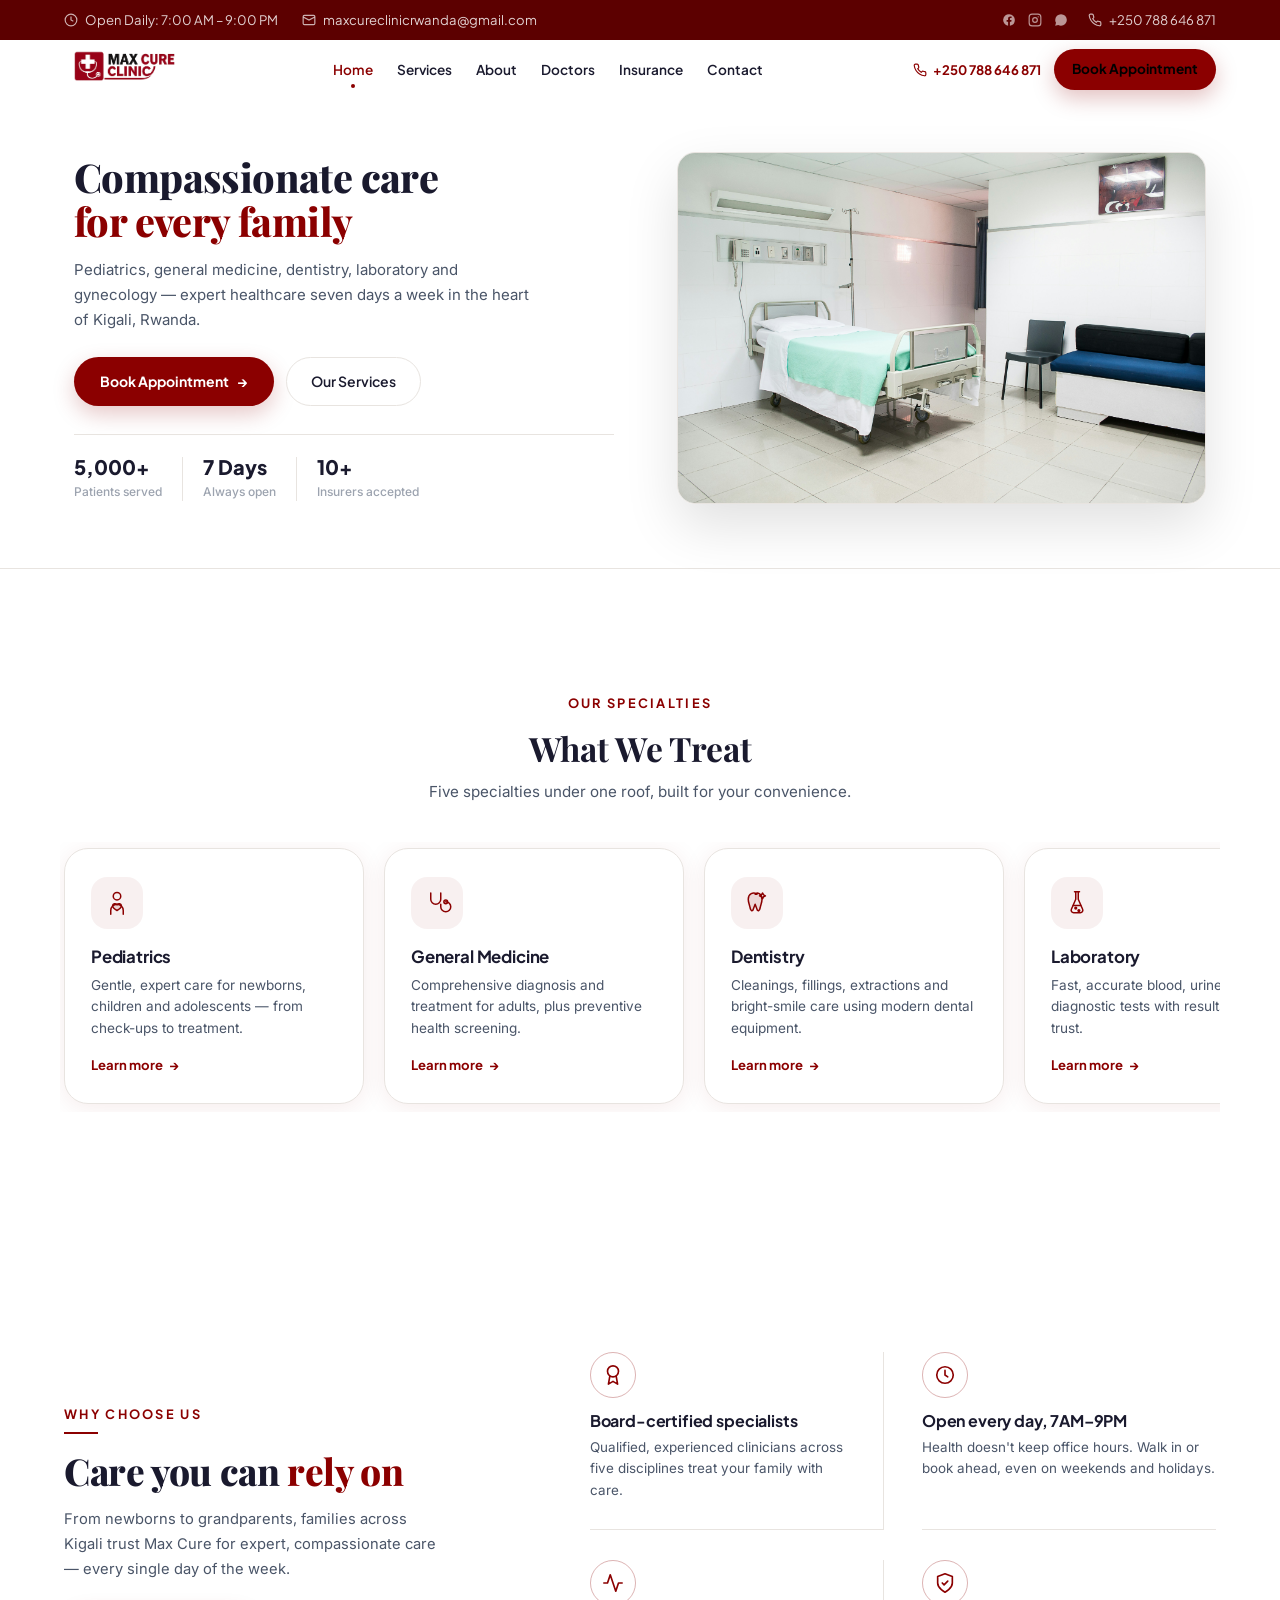
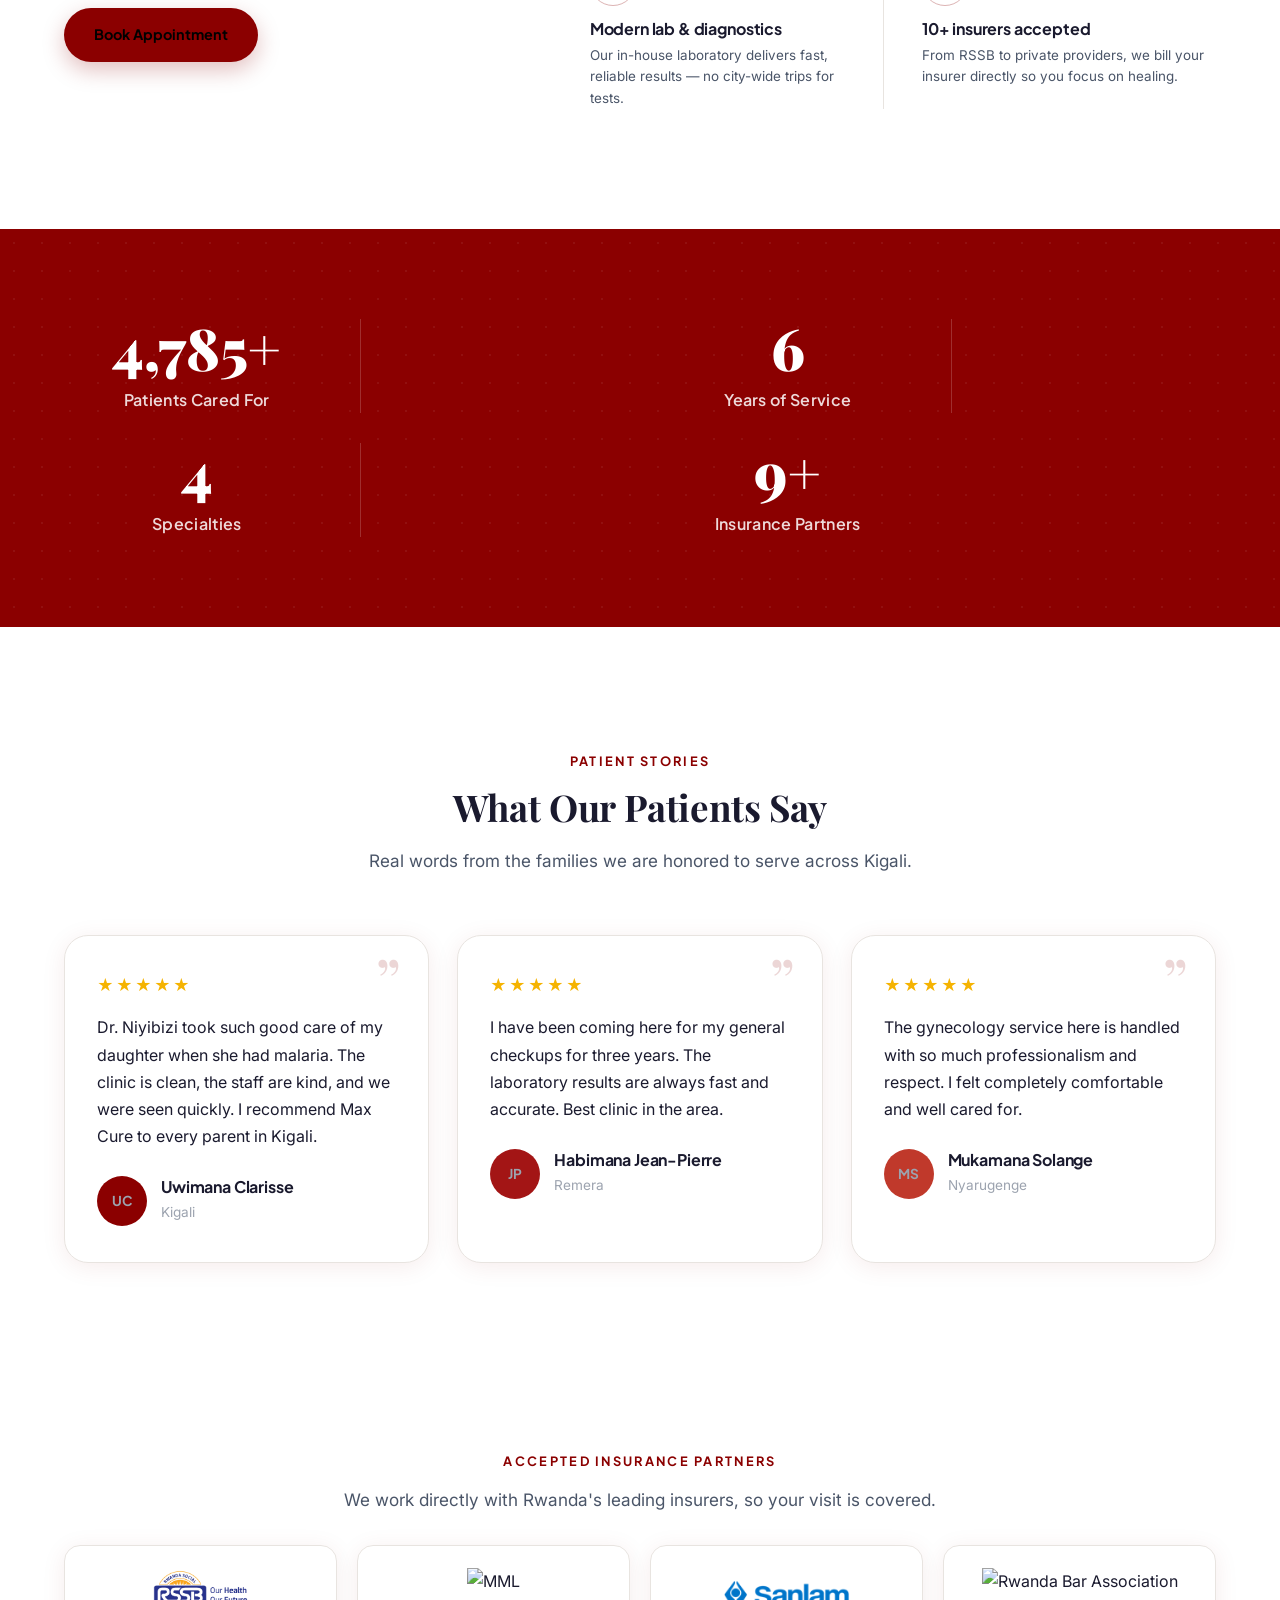
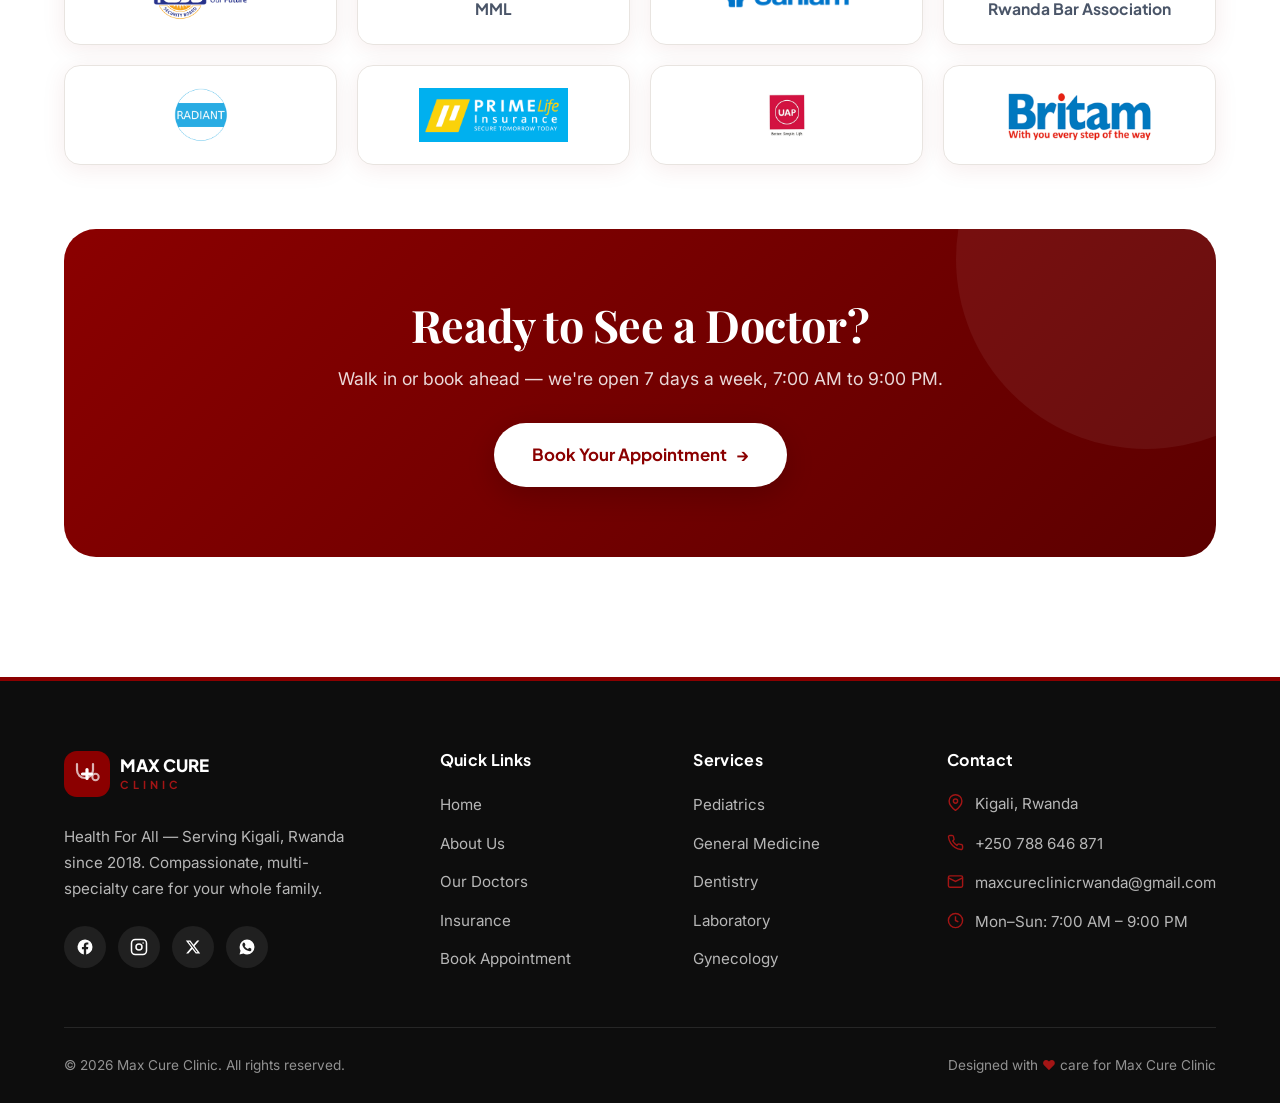
==== commit 1d469162: "logos added" ====
--- a/index.html
+++ b/index.html
@@ -273,7 +273,7 @@
           <figure class="insurer-card"><img src="assets/insurers/rwanda-bar.png" alt="Rwanda Bar Association" loading="lazy" onerror="this.hidden=true;this.nextElementSibling.hidden=false"><figcaption hidden>Rwanda Bar Association</figcaption></figure>
           <figure class="insurer-card"><img src="assets/insurers/radiant.png" alt="Radiant" loading="lazy" onerror="this.hidden=true;this.nextElementSibling.hidden=false"><figcaption hidden>Radiant</figcaption></figure>
           <figure class="insurer-card"><img src="assets/insurers/prime.png" alt="Prime Insurance" loading="lazy" onerror="this.hidden=true;this.nextElementSibling.hidden=false"><figcaption hidden>Prime Insurance</figcaption></figure>
-          <figure class="insurer-card"><img src="assets/insurers/uap.png" alt="UAP" loading="lazy" onerror="this.hidden=true;this.nextElementSibling.hidden=false"><figcaption hidden>UAP</figcaption></figure>
+          <figure class="insurer-card"><img src="assets/insurers/uap.webp" alt="UAP" loading="lazy" onerror="this.hidden=true;this.nextElementSibling.hidden=false"><figcaption hidden>UAP</figcaption></figure>
           <figure class="insurer-card"><img src="assets/insurers/britam.png" alt="Britam" loading="lazy" onerror="this.hidden=true;this.nextElementSibling.hidden=false"><figcaption hidden>Britam</figcaption></figure>
         </div>
       </div>
--- a/css/global.css
+++ b/css/global.css
@@ -83,7 +83,7 @@
   margin-bottom: 14px;
 }
 
-.section-title { font-size: clamp(2rem, 4vw, 2.9rem); margin-bottom: 18px; }
+.section-title { font-size: clamp(1.4rem, 4vw, 2.3rem); margin-bottom: 18px; }
 .section-subtitle { font-family: var(--font-body); font-size: 1.075rem; color: var(--text-mid); max-width: 620px; }
 
 .section-head { margin-bottom: 60px; }
@@ -116,7 +116,7 @@
 .btn:active { transform: translateY(0) scale(0.98); }
 .btn:focus-visible { outline: 3px solid rgba(139, 0, 0, 0.4); outline-offset: 3px; }
 
-.btn-primary { background: var(--primary); color: var(--white); box-shadow: 0 8px 22px rgba(139, 0, 0, 0.25); }
+.btn-primary { background: var(--primary); box-shadow: 0 8px 22px rgba(139, 0, 0, 0.25); color: #000; }
 .btn-primary:hover { background: var(--primary-dark); box-shadow: var(--shadow-hover); }
 
 .btn-ghost { background: transparent; color: var(--primary); border: 2px solid var(--border); }
@@ -736,7 +736,10 @@
 .insurance-grid { display: grid; grid-template-columns: repeat(4, 1fr); gap: 22px; }
 .ins-card { background: #fff; border: 1px solid var(--border); border-radius: var(--radius-lg); padding: 30px 26px; box-shadow: var(--shadow-card); transition: var(--transition); }
 .ins-card:hover { transform: translateY(-6px); box-shadow: var(--shadow-hover); }
-.ins-logo { width: 60px; height: 60px; border-radius: var(--radius-md); background: linear-gradient(135deg, var(--primary), var(--primary-dark)); color: #fff; display: grid; place-items: center; font-family: var(--font-head); font-weight: 800; font-size: 1.15rem; margin-bottom: 18px; }
+.ins-logo { height: 56px; display: flex; align-items: center; justify-content: flex-start; margin-bottom: 18px; }
+.ins-logo img { max-width: 150px; max-height: 56px; width: auto; height: auto; object-fit: contain; }
+.ins-logo .ins-letter { width: 60px; height: 60px; border-radius: var(--radius-md); background: linear-gradient(135deg, var(--primary), var(--primary-dark)); color: #fff; display: grid; place-items: center; font-family: var(--font-head); font-weight: 800; font-size: 1.15rem; }
+.ins-logo img[hidden], .ins-logo .ins-letter[hidden] { display: none !important; }
 .ins-card h3 { font-family: var(--font-head); font-size: 1.1rem; margin-bottom: 8px; }
 .ins-card p { color: var(--text-mid); font-size: 0.9rem; margin-bottom: 16px; }
 .accepted-badge { display: inline-flex; align-items: center; gap: 6px; color: var(--success); font-family: var(--font-head); font-weight: 700; font-size: 0.85rem; background: rgba(16,185,129,0.1); padding: 6px 12px; border-radius: var(--radius-pill); }
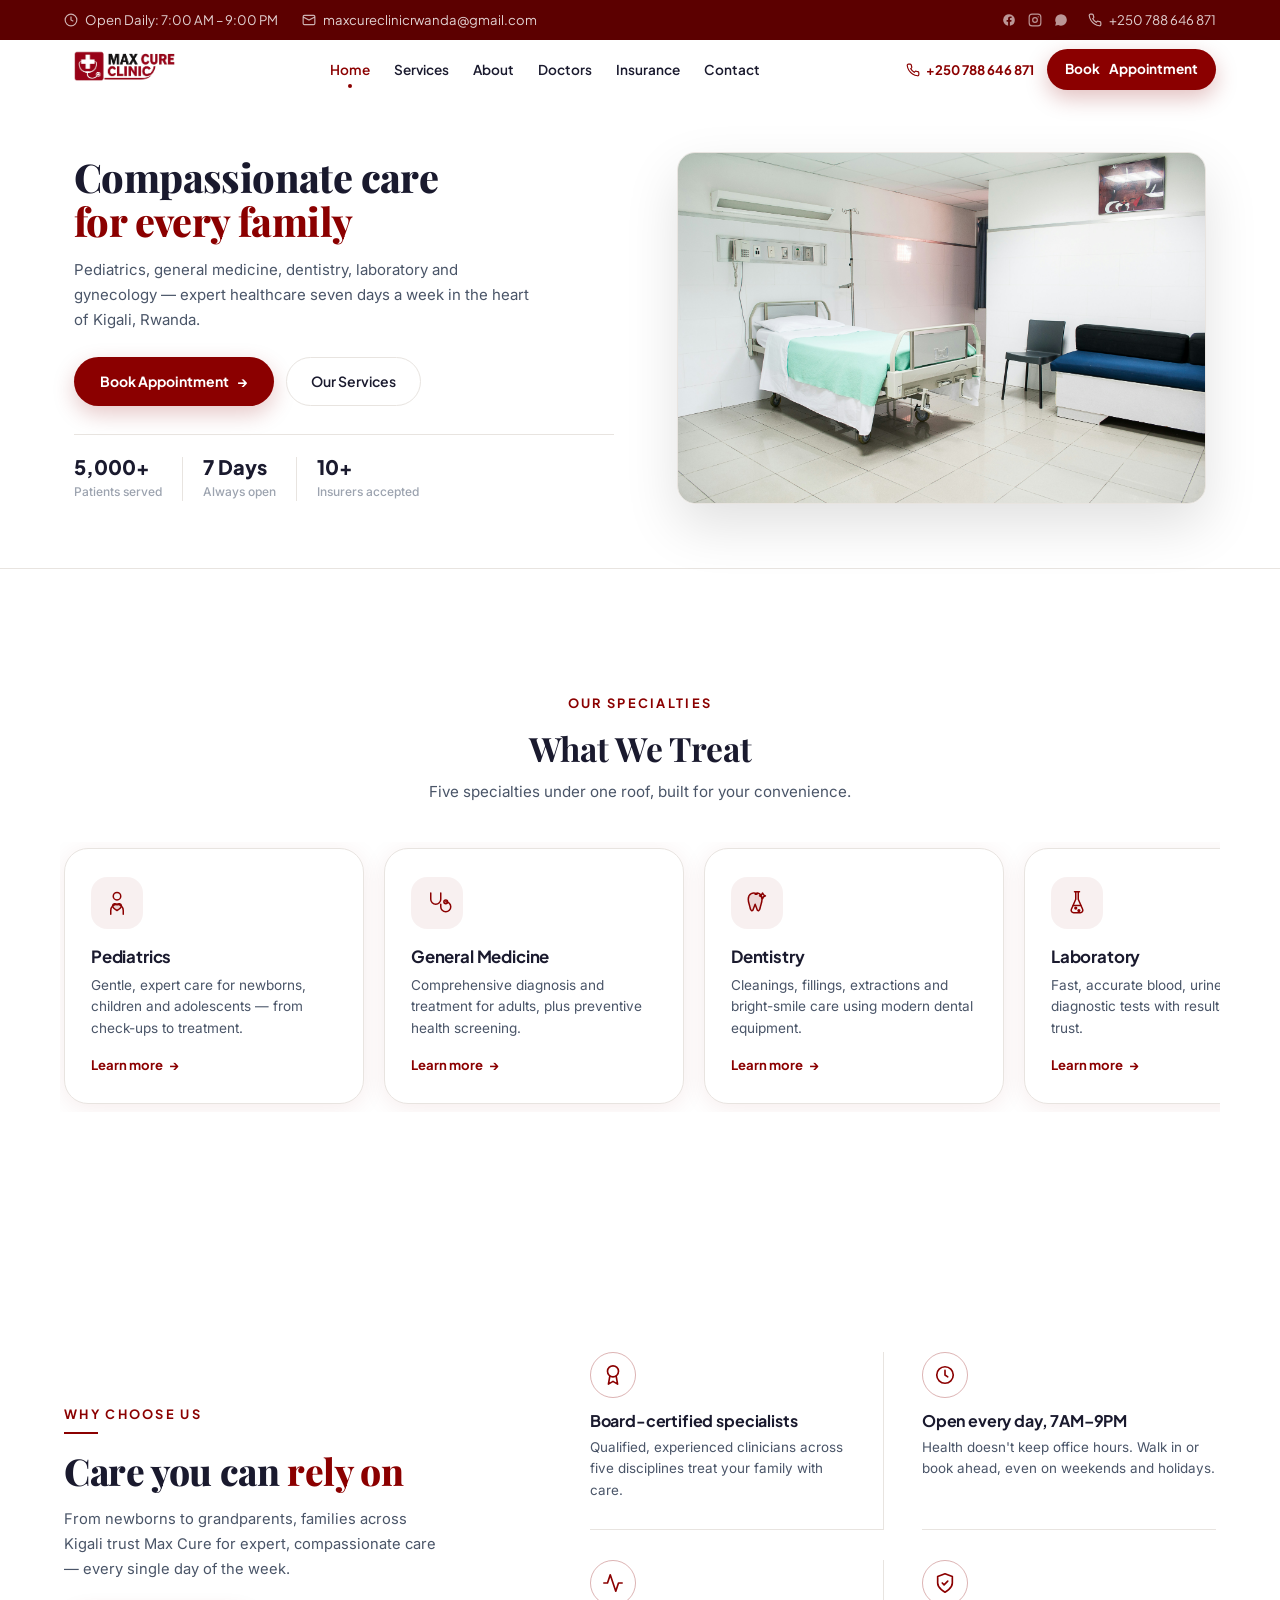
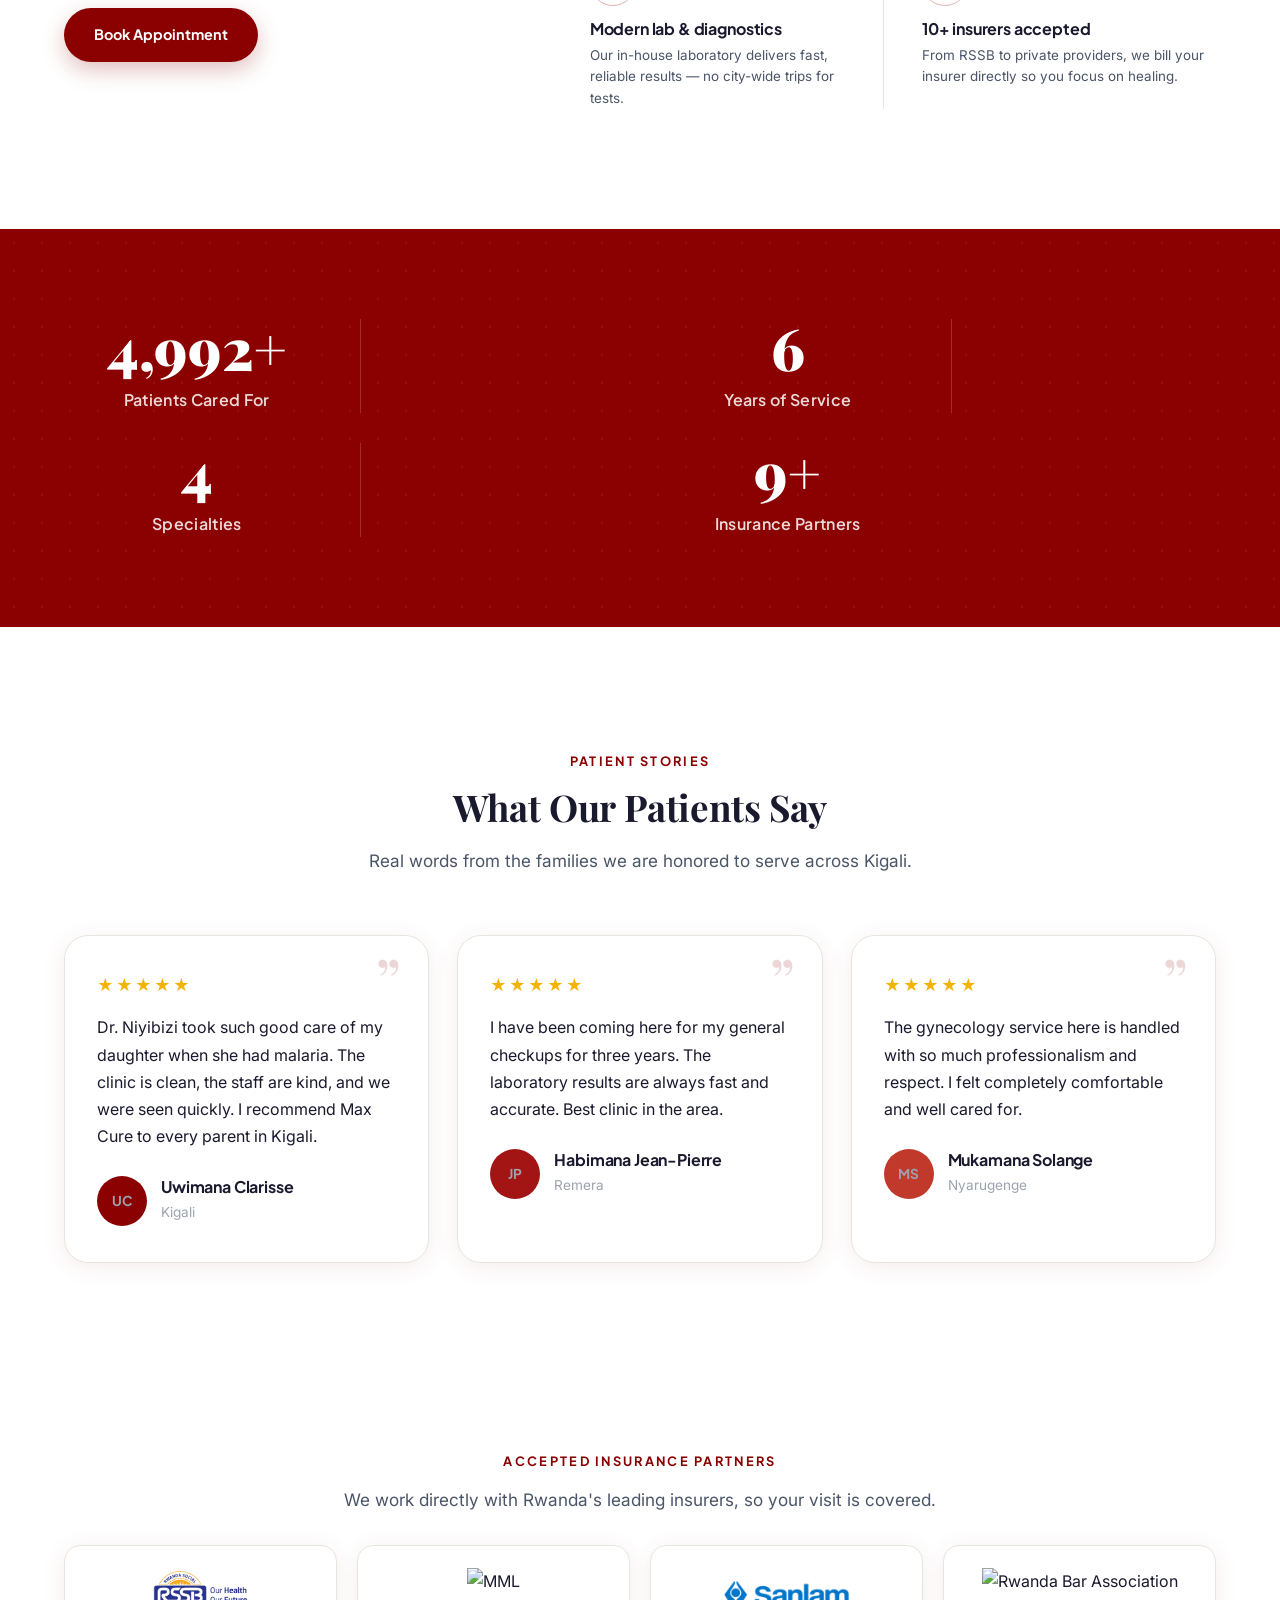
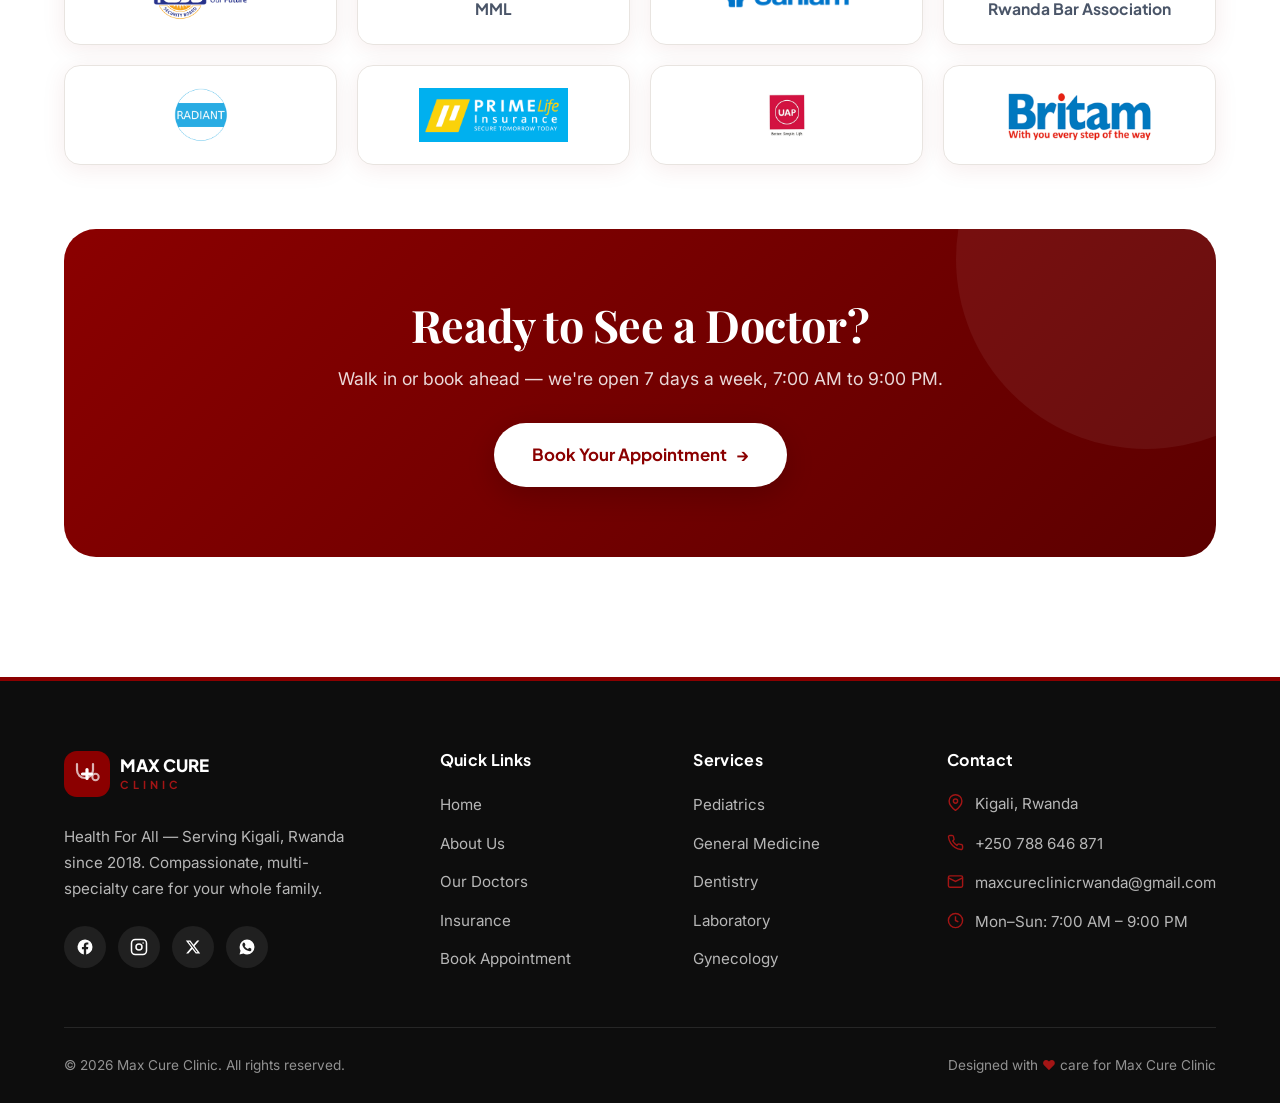
==== commit 2a9defec: "mobile device" ====
--- a/index.html
+++ b/index.html
@@ -64,7 +64,7 @@
           <svg width="16" height="16" viewBox="0 0 24 24" fill="none" stroke="currentColor" stroke-width="2" stroke-linecap="round" stroke-linejoin="round"><path d="M22 16.92v3a2 2 0 0 1-2.18 2 19.79 19.79 0 0 1-8.63-3.07 19.5 19.5 0 0 1-6-6 19.79 19.79 0 0 1-3.07-8.67A2 2 0 0 1 4.11 2h3a2 2 0 0 1 2 1.72c.13.96.36 1.9.7 2.81a2 2 0 0 1-.45 2.11L8.09 9.91a16 16 0 0 0 6 6l1.27-1.27a2 2 0 0 1 2.11-.45c.91.34 1.85.57 2.81.7A2 2 0 0 1 22 16.92z"/></svg>
           +250 788 646 871
         </a>
-        <a href="appointments.html" class="btn btn-primary">Book Appointment</a>
+        <a href="appointments.html" class="btn btn-primary">Book<span class="cta-rest"> Appointment</span></a>
       </div>
 
       <button class="nav-toggle" aria-label="Open menu" aria-expanded="false" aria-controls="mobileMenu">
--- a/css/global.css
+++ b/css/global.css
@@ -57,7 +57,8 @@
   font-size: 16px;
   line-height: 1.65;
   color: var(--text);
-  background: var(--white);
+  /* background: var(--white); */
+  background: #fff;
   -webkit-font-smoothing: antialiased;
   -moz-osx-font-smoothing: grayscale;
   overflow-x: hidden;
@@ -116,7 +117,7 @@
 .btn:active { transform: translateY(0) scale(0.98); }
 .btn:focus-visible { outline: 3px solid rgba(139, 0, 0, 0.4); outline-offset: 3px; }
 
-.btn-primary { background: var(--primary); box-shadow: 0 8px 22px rgba(139, 0, 0, 0.25); color: #000; }
+.btn-primary { background: var(--primary); box-shadow: 0 8px 22px rgba(139, 0, 0, 0.25); color: #fff; }
 .btn-primary:hover { background: var(--primary-dark); box-shadow: var(--shadow-hover); }
 
 .btn-ghost { background: transparent; color: var(--primary); border: 2px solid var(--border); }
@@ -477,9 +478,17 @@
   .why-grid { grid-template-columns: 1fr; gap: 36px; }
   .why-intro { max-width: none; }
 }
-@media (max-width: 560px) {
+@media (max-width: 600px) {
   .why-features { grid-template-columns: 1fr; gap: 0; }
-  .why-features .why-feature { padding: 22px 0; border-right: none; border-bottom: 1px solid var(--border); }
+  /* Match the :nth-child specificity above so the desktop divider
+     padding/borders are fully reset in the stacked mobile layout. */
+  .why-features .why-feature,
+  .why-features .why-feature:nth-child(-n+2),
+  .why-features .why-feature:nth-child(odd) {
+    padding: 22px 0;
+    border-right: none;
+    border-bottom: 1px solid var(--border);
+  }
   .why-features .why-feature:first-child { padding-top: 0; }
   .why-features .why-feature:last-child { border-bottom: none; padding-bottom: 0; }
 }
@@ -846,6 +855,22 @@
   .page-hero p { font-size: 1.02rem; }
   .image-hero { min-height: auto; padding: 116px 0 56px; }
   .image-hero p { font-size: 1.02rem; }
+  /* On phones, match the clean maroon gradient used by the other page heroes
+     (Vanta WebGL waves are heavy and look off on small screens) */
+  .image-hero {
+    background: linear-gradient(135deg, var(--primary-dark), var(--primary) 55%, var(--primary-light));
+  }
+  .image-hero .vanta-bg,
+  .image-hero .img-overlay { display: none; }
+  .image-hero::after {
+    content: "";
+    position: absolute;
+    inset: 0;
+    background-image: radial-gradient(rgba(255, 255, 255, 0.08) 1.5px, transparent 1.5px);
+    background-size: 26px 26px;
+    opacity: 0.5;
+    pointer-events: none;
+  }
 
   /* Banners / sections breathe better */
   .cta-banner { padding: 48px 22px; }
@@ -861,7 +886,6 @@
 
 @media (max-width: 380px) {
   .hero-headline { font-size: 23px; }
-  .nav-logo-img { height: 30px; }
 }
 
 /* ============================================================
--- a/css/navbar.css
+++ b/css/navbar.css
@@ -125,5 +125,30 @@
 @media (max-width: 980px) {
   .nav-links, .nav-phone { display: none; }
   .nav-toggle { display: flex; }
+
+  /* Solid, readable app-bar on phones — no see-through over scrolling content */
+  .navbar { background: #fff; border-bottom: 1px solid var(--border); }
+  .navbar.scrolled { box-shadow: 0 2px 16px rgba(0, 0, 0, 0.08); }
+
+  .nav-inner { padding: 0 16px; gap: 12px; }
+  .nav-logo-img { height: 36px; }
+
+  /* Keep a compact "Book" CTA in the bar — primary action stays one tap away */
+  .nav-actions { gap: 10px; }
+  .nav-actions .btn {
+    display: inline-flex;
+    padding: 9px 16px;
+    min-height: 38px;
+    font-size: 0.8rem;
+    animation: none;
+  }
+  /* Shorten the bar CTA to just "Book" on phones (full label kept on desktop) */
+  .nav-actions .btn .cta-rest { display: none; }
+}
+
+/* Very small phones: drop the inline CTA so the bar doesn't crowd the hamburger */
+@media (max-width: 430px) {
   .nav-actions .btn { display: none; }
+  .nav-inner { padding: 0 14px; }
+  .nav-logo-img { height: 32px; }
 }
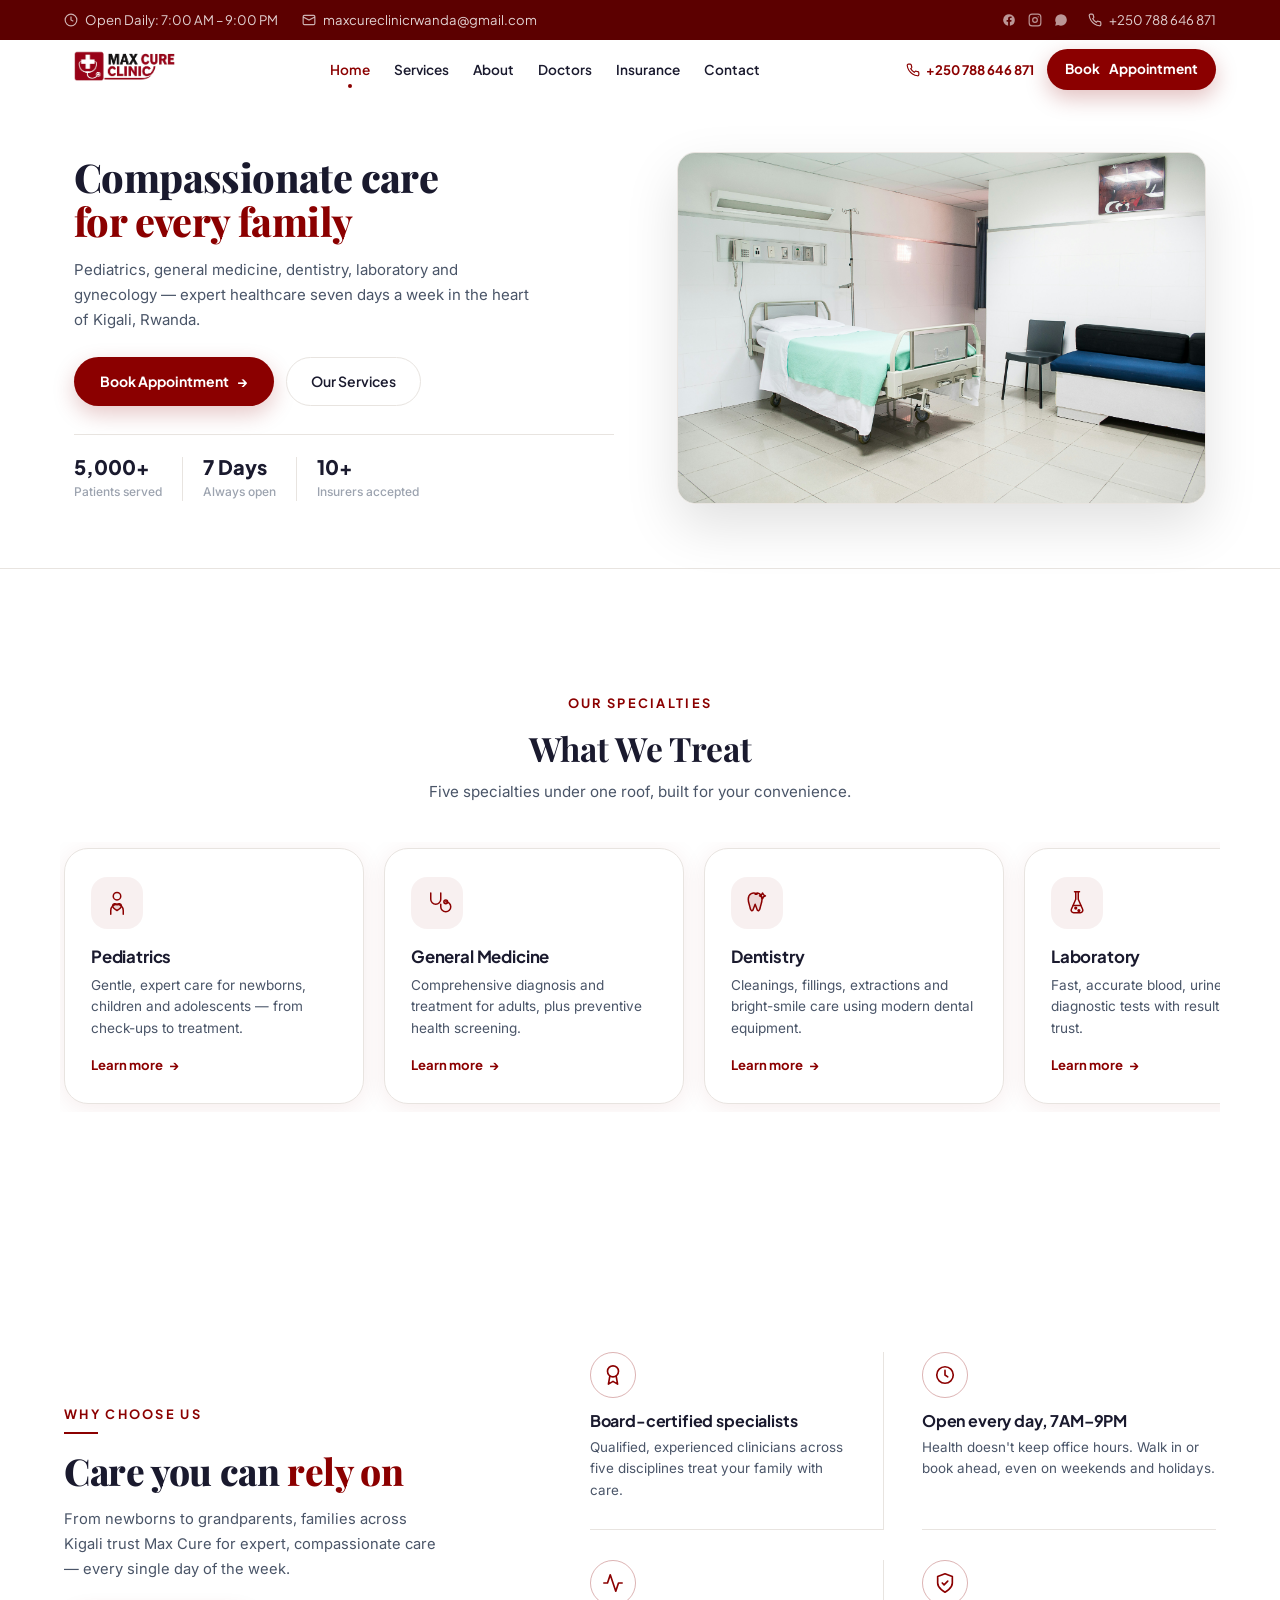
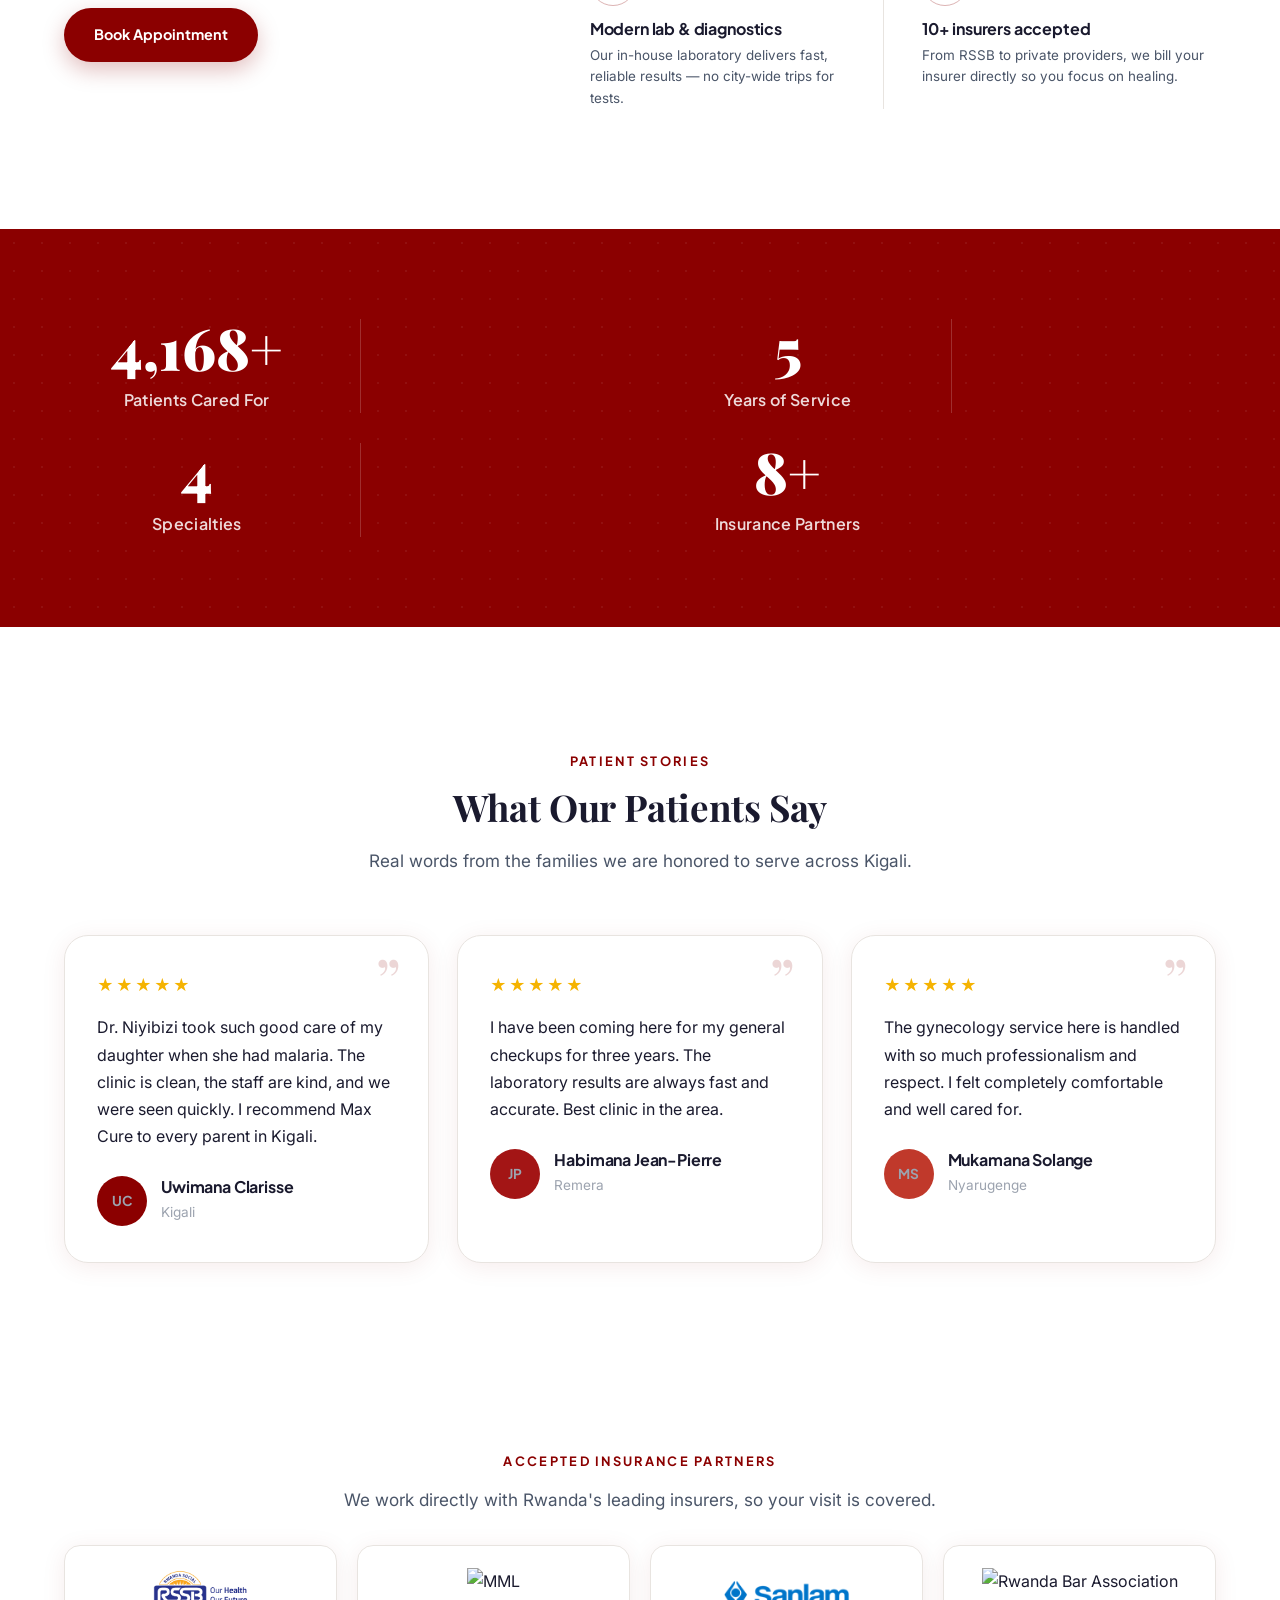
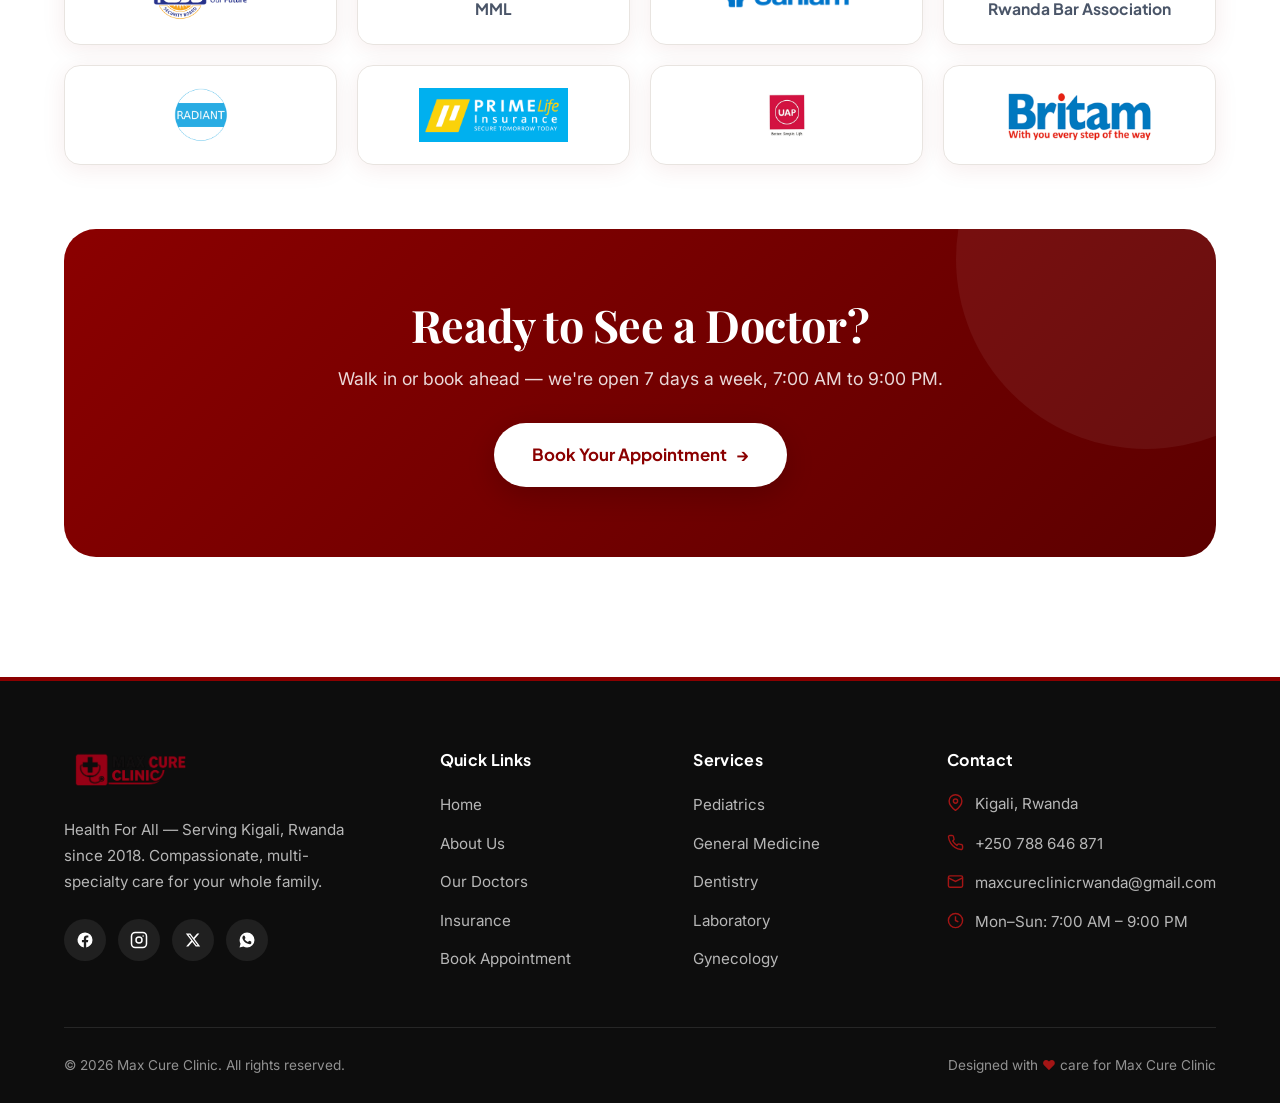
==== commit d84a4202: "appointment button solved in  small device" ====
--- a/index.html
+++ b/index.html
@@ -298,14 +298,7 @@
       <div class="footer-grid">
         <div>
           <div class="footer-logo">
-            <svg width="200" height="46" viewBox="0 0 200 46" fill="none" xmlns="http://www.w3.org/2000/svg">
-              <rect width="46" height="46" rx="13" fill="#8B0000"/>
-              <path d="M13 13v6a8 8 0 0 0 16 0v-6" stroke="#fff" stroke-width="2.2" stroke-linecap="round" fill="none" opacity=".7"/>
-              <circle cx="31.5" cy="26" r="3.2" stroke="#fff" stroke-width="2" fill="none" opacity=".7"/>
-              <path d="M23 18.5v9M18.5 23h9" stroke="#fff" stroke-width="3.2" stroke-linecap="round"/>
-              <text x="56" y="21" font-family="'Plus Jakarta Sans',sans-serif" font-size="17" font-weight="800" fill="#fff">MAX CURE</text>
-              <text x="56" y="38" font-family="'Plus Jakarta Sans',sans-serif" font-size="11" font-weight="700" letter-spacing="4" fill="#A31515">CLINIC</text>
-            </svg>
+            <img src="assets/logo.png" alt="Max Cure Clinic" width="98" height="34">
           </div>
           <p class="footer-tagline">Health For All — Serving Kigali, Rwanda since 2018. Compassionate, multi-specialty care for your whole family.</p>
           <div class="footer-social">
--- a/css/navbar.css
+++ b/css/navbar.css
@@ -119,7 +119,11 @@
 }
 .mobile-menu a:hover, .mobile-menu a.active { color: #fff; transform: scale(1.05); }
 .mobile-menu a.active { text-decoration: underline; text-underline-offset: 8px; text-decoration-thickness: 2px; }
-.mobile-menu .btn { margin-top: 22px; }
+.mobile-menu .btn { margin-top: 22px; font-family: var(--font-head); font-size: 0.98rem; }
+/* The white CTA pill needs its dark-red label back — .mobile-menu a was
+   overriding .btn-white and rendering the text white-on-white. */
+.mobile-menu .btn-white { color: var(--primary); }
+.mobile-menu .btn-white:hover { color: var(--primary-dark); }
 .mobile-menu .mobile-phone { margin-top: 8px; color: rgba(255,255,255,0.8); font-family: var(--font-head); font-weight: 600; }
 
 @media (max-width: 980px) {
--- a/css/footer.css
+++ b/css/footer.css
@@ -25,7 +25,7 @@
   letter-spacing: 0.02em;
 }
 
-.footer-logo svg { height: 46px; width: auto; margin-bottom: 20px; }
+.footer-logo svg, .footer-logo img { height: 46px; width: auto; display: block; margin-bottom: 20px; }
 .footer-tagline { font-size: 0.95rem; line-height: 1.7; max-width: 280px; margin-bottom: 24px; }
 
 .footer-links { display: flex; flex-direction: column; gap: 12px; }
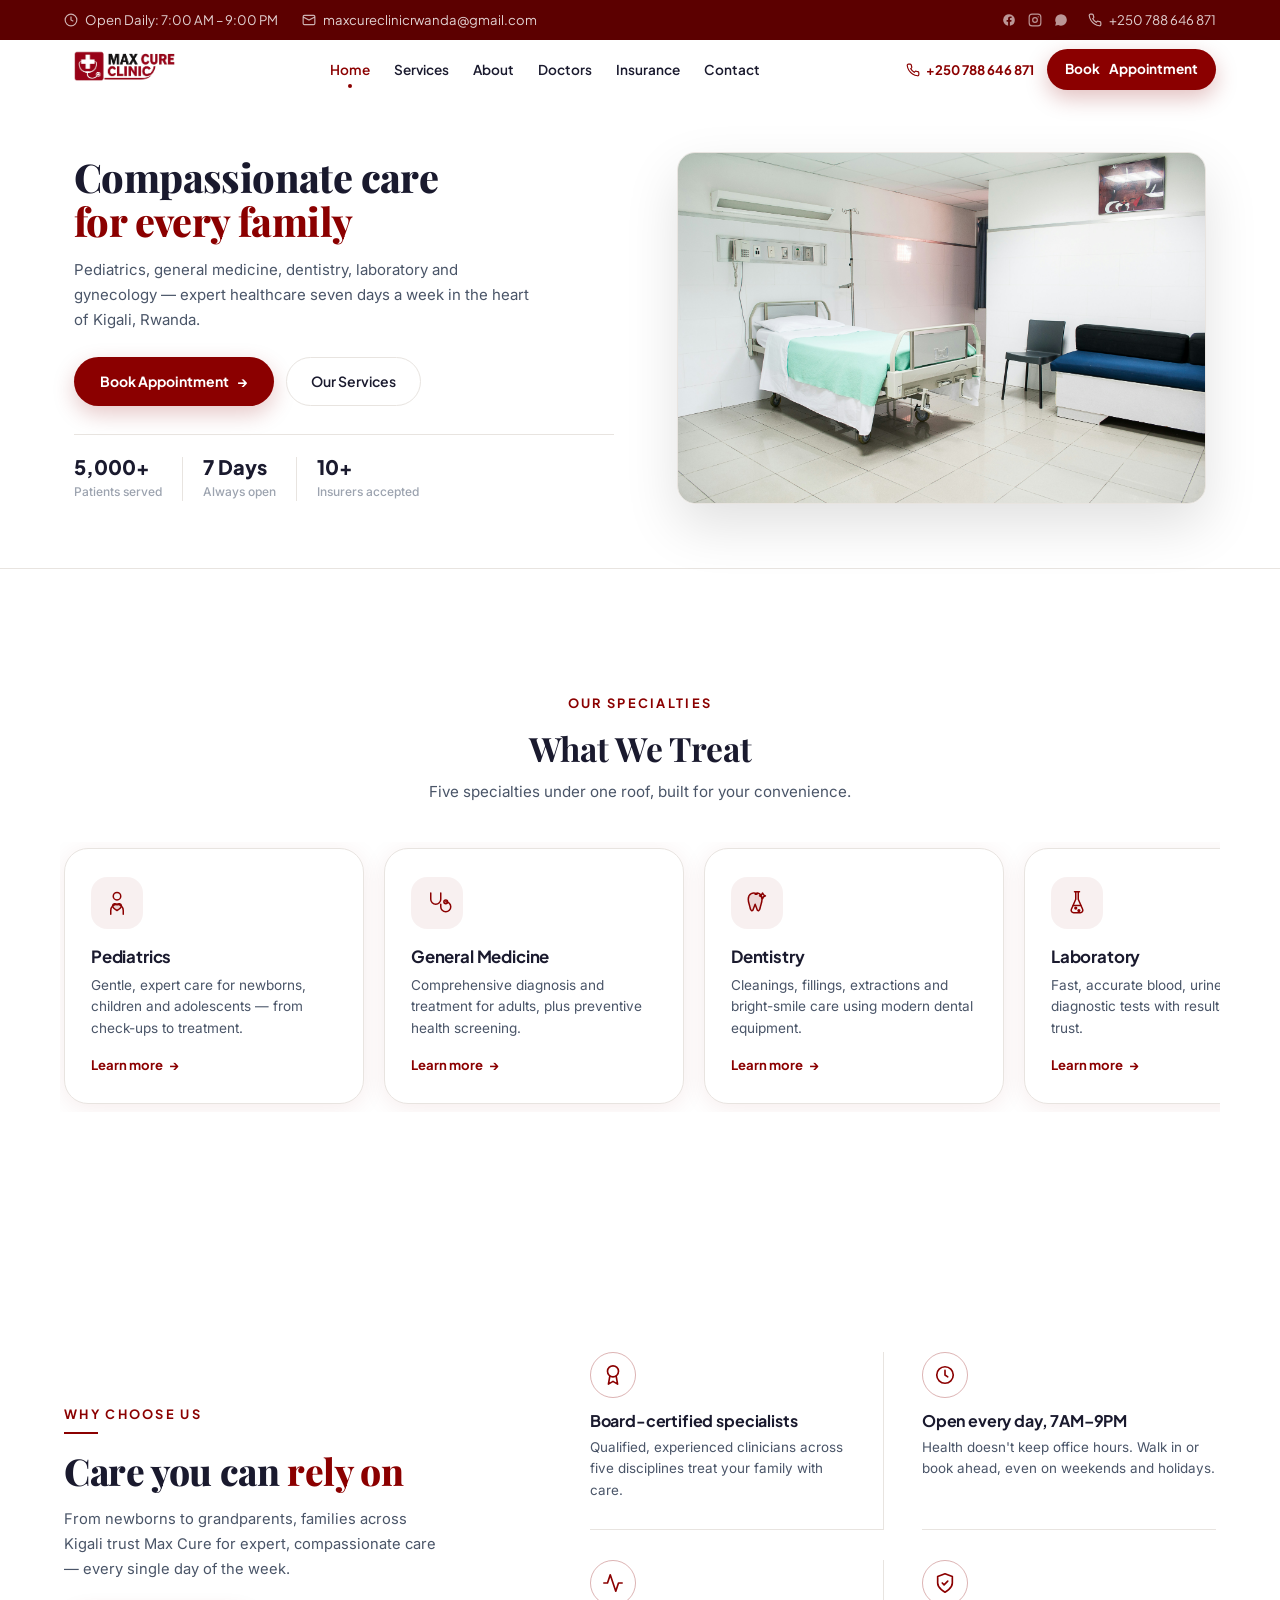
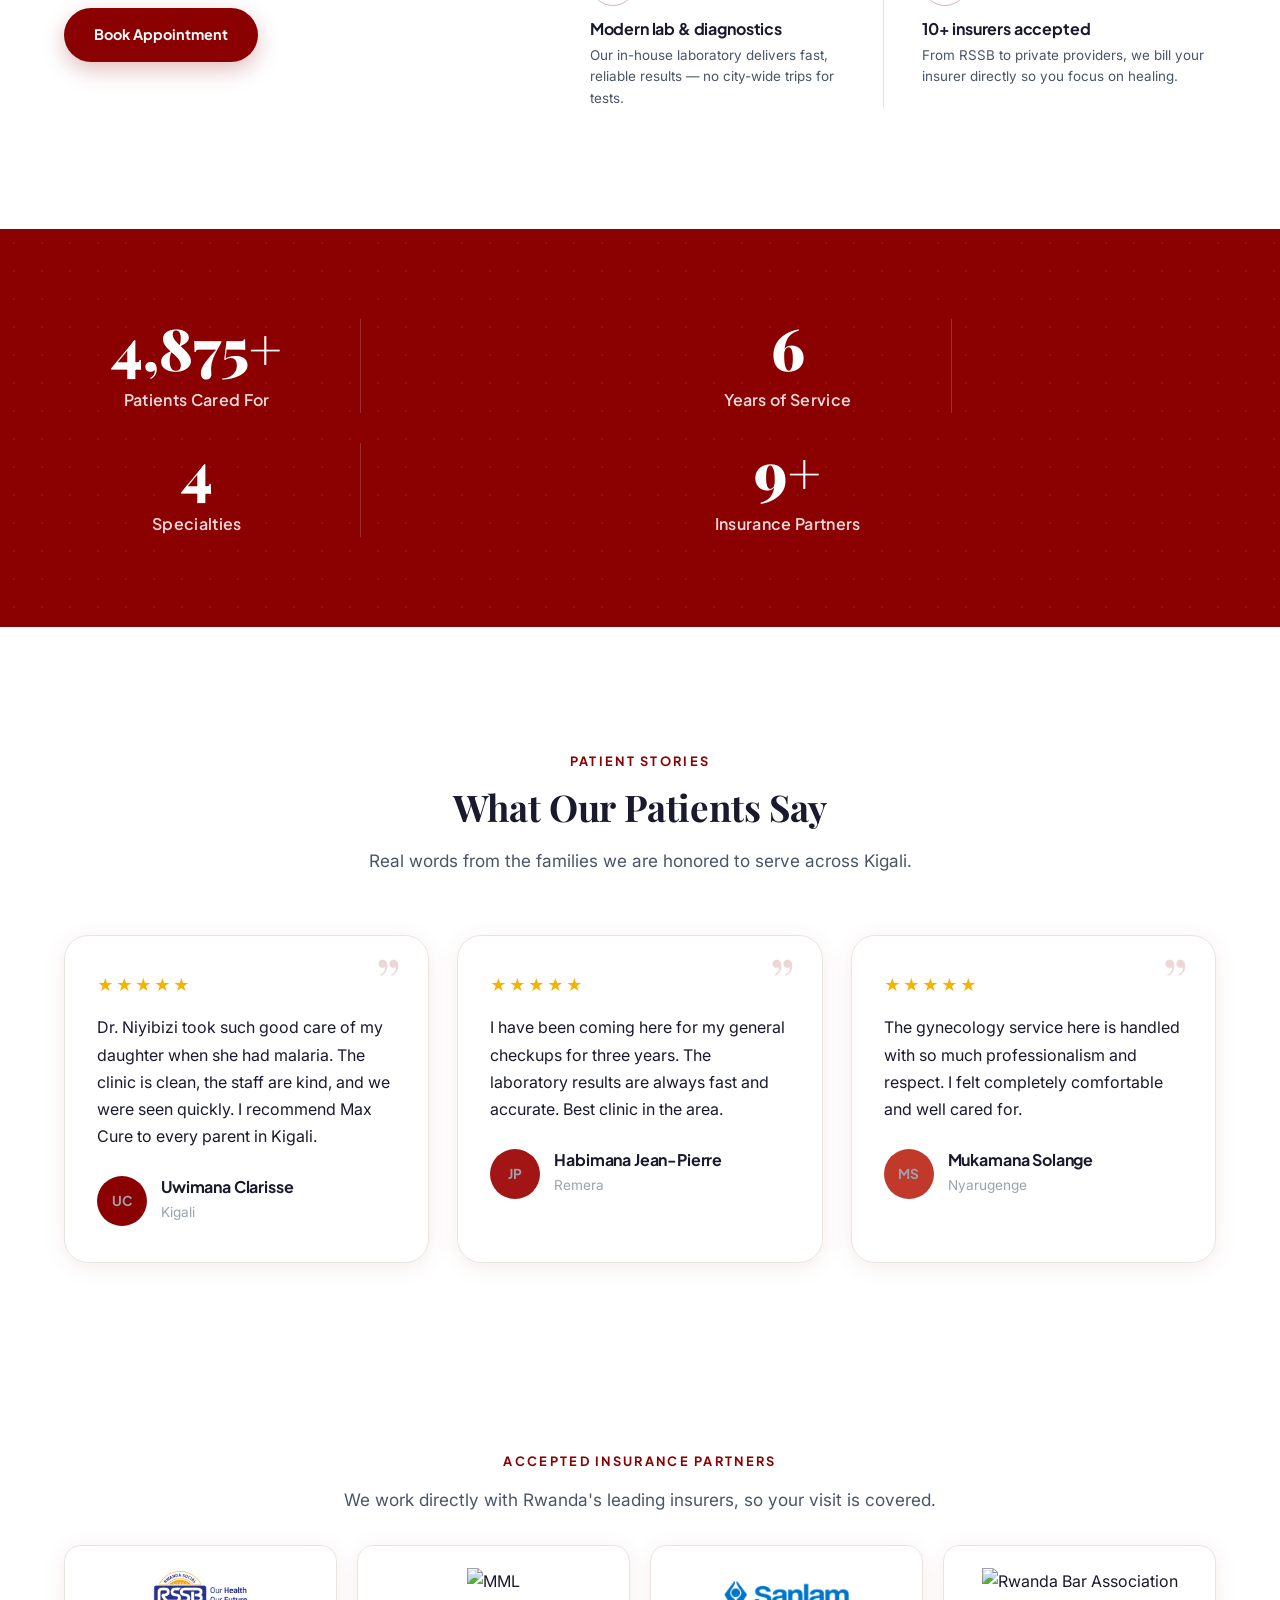
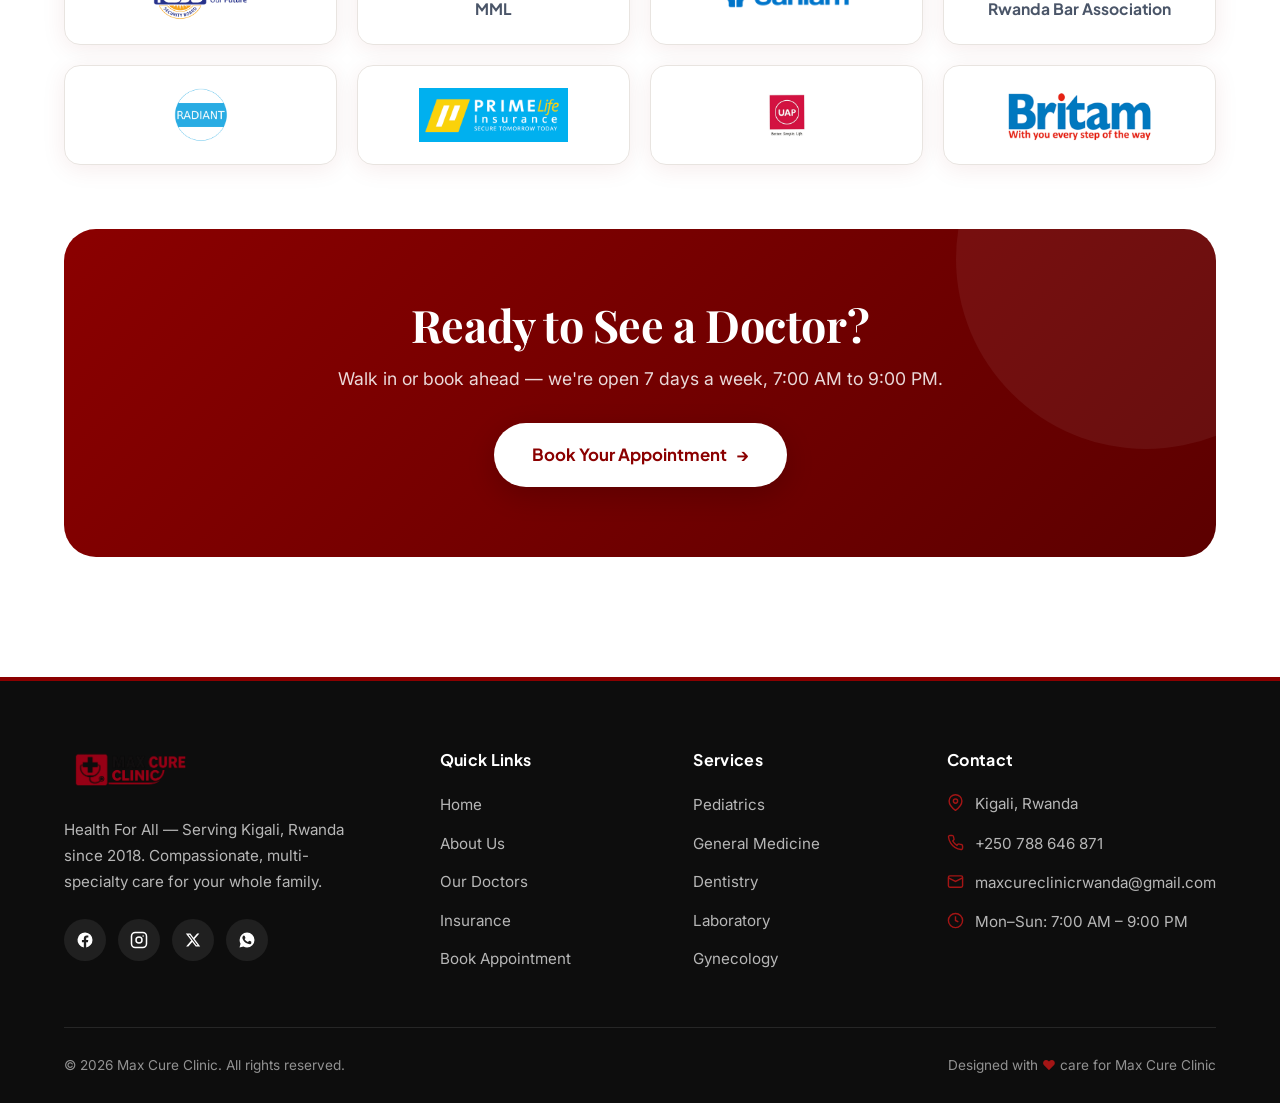
==== commit 98c33c87: "font reduced" ====
--- a/index.html
+++ b/index.html
@@ -5,7 +5,7 @@
   <meta name="viewport" content="width=device-width, initial-scale=1.0">
   <title>Max Cure Clinic — Compassionate Family Healthcare in Kigali, Rwanda</title>
   <meta name="description" content="Max Cure Clinic in Kigali offers pediatrics, general medicine, dentistry, laboratory and gynecology services. Open 7 days a week, 7AM–9PM. Trusted by 5,000+ patients.">
-  <link rel="icon" href="assets/logo.svg" type="image/svg+xml">
+  <link rel="icon" href="assets/icon.png" type="image/png">
   <link rel="preconnect" href="https://fonts.googleapis.com">
   <link rel="preconnect" href="https://fonts.gstatic.com" crossorigin>
   <link href="https://fonts.googleapis.com/css2?family=Playfair+Display:wght@400;500;600;700;900&family=Plus+Jakarta+Sans:wght@300;400;500;600;700;800&family=Inter:wght@300;400;500&display=swap" rel="stylesheet">
--- a/css/global.css
+++ b/css/global.css
@@ -181,8 +181,8 @@
   pointer-events: none;
 }
 .page-hero .container { position: relative; z-index: 2; }
-.page-hero h1 { color: var(--white); font-size: clamp(2.4rem, 5vw, 3.6rem); margin-bottom: 16px; }
-.page-hero p { color: rgba(255, 255, 255, 0.85); font-size: 1.15rem; max-width: 640px; margin: 0 auto; }
+.page-hero h1 { color: var(--white); font-size: clamp(1.8rem, 4vw, 2.9rem); margin-bottom: 16px; }
+.page-hero p { color: rgba(255, 255, 255, 0.85); font-size: 1.05rem; max-width: 640px; margin: 0 auto; }
 .page-hero.has-3d { background: var(--primary-dark); }
 .page-hero .vanta-bg { position: absolute; inset: 0; z-index: 0; }
 
@@ -775,8 +775,8 @@
 .image-hero .vanta-bg { position: absolute; inset: 0; z-index: 0; }
 .image-hero .img-overlay { position: absolute; inset: 0; background: linear-gradient(180deg, rgba(92,0,0,0.78), rgba(13,13,13,0.7)); z-index: 1; }
 .image-hero .container { position: relative; z-index: 2; }
-.image-hero h1 { color: #fff; font-size: clamp(2.4rem, 5vw, 3.8rem); }
-.image-hero p { color: rgba(255,255,255,0.88); font-size: 1.15rem; max-width: 640px; margin: 14px auto 0; }
+.image-hero h1 { color: #fff; font-size: clamp(1.8rem, 4vw, 2.9rem); }
+.image-hero p { color: rgba(255,255,255,0.88); font-size: 1.05rem; max-width: 640px; margin: 14px auto 0; }
 
 .emergency-banner { background: var(--primary); color: #fff; text-align: center; padding: 26px; border-radius: var(--radius-md); font-family: var(--font-head); font-weight: 700; font-size: 1.15rem; display: flex; align-items: center; justify-content: center; gap: 12px; flex-wrap: wrap; }
 .emergency-banner a { text-decoration: underline; text-underline-offset: 4px; }
--- a/css/navbar.css
+++ b/css/navbar.css
@@ -115,6 +115,8 @@
   font-size: 1.7rem;
   color: rgba(255, 255, 255, 0.9);
   padding: 12px 24px;
+  width: 100%;
+  text-align: center;
   transition: color 0.2s ease, transform 0.2s ease;
 }
 .mobile-menu a:hover, .mobile-menu a.active { color: #fff; transform: scale(1.05); }
